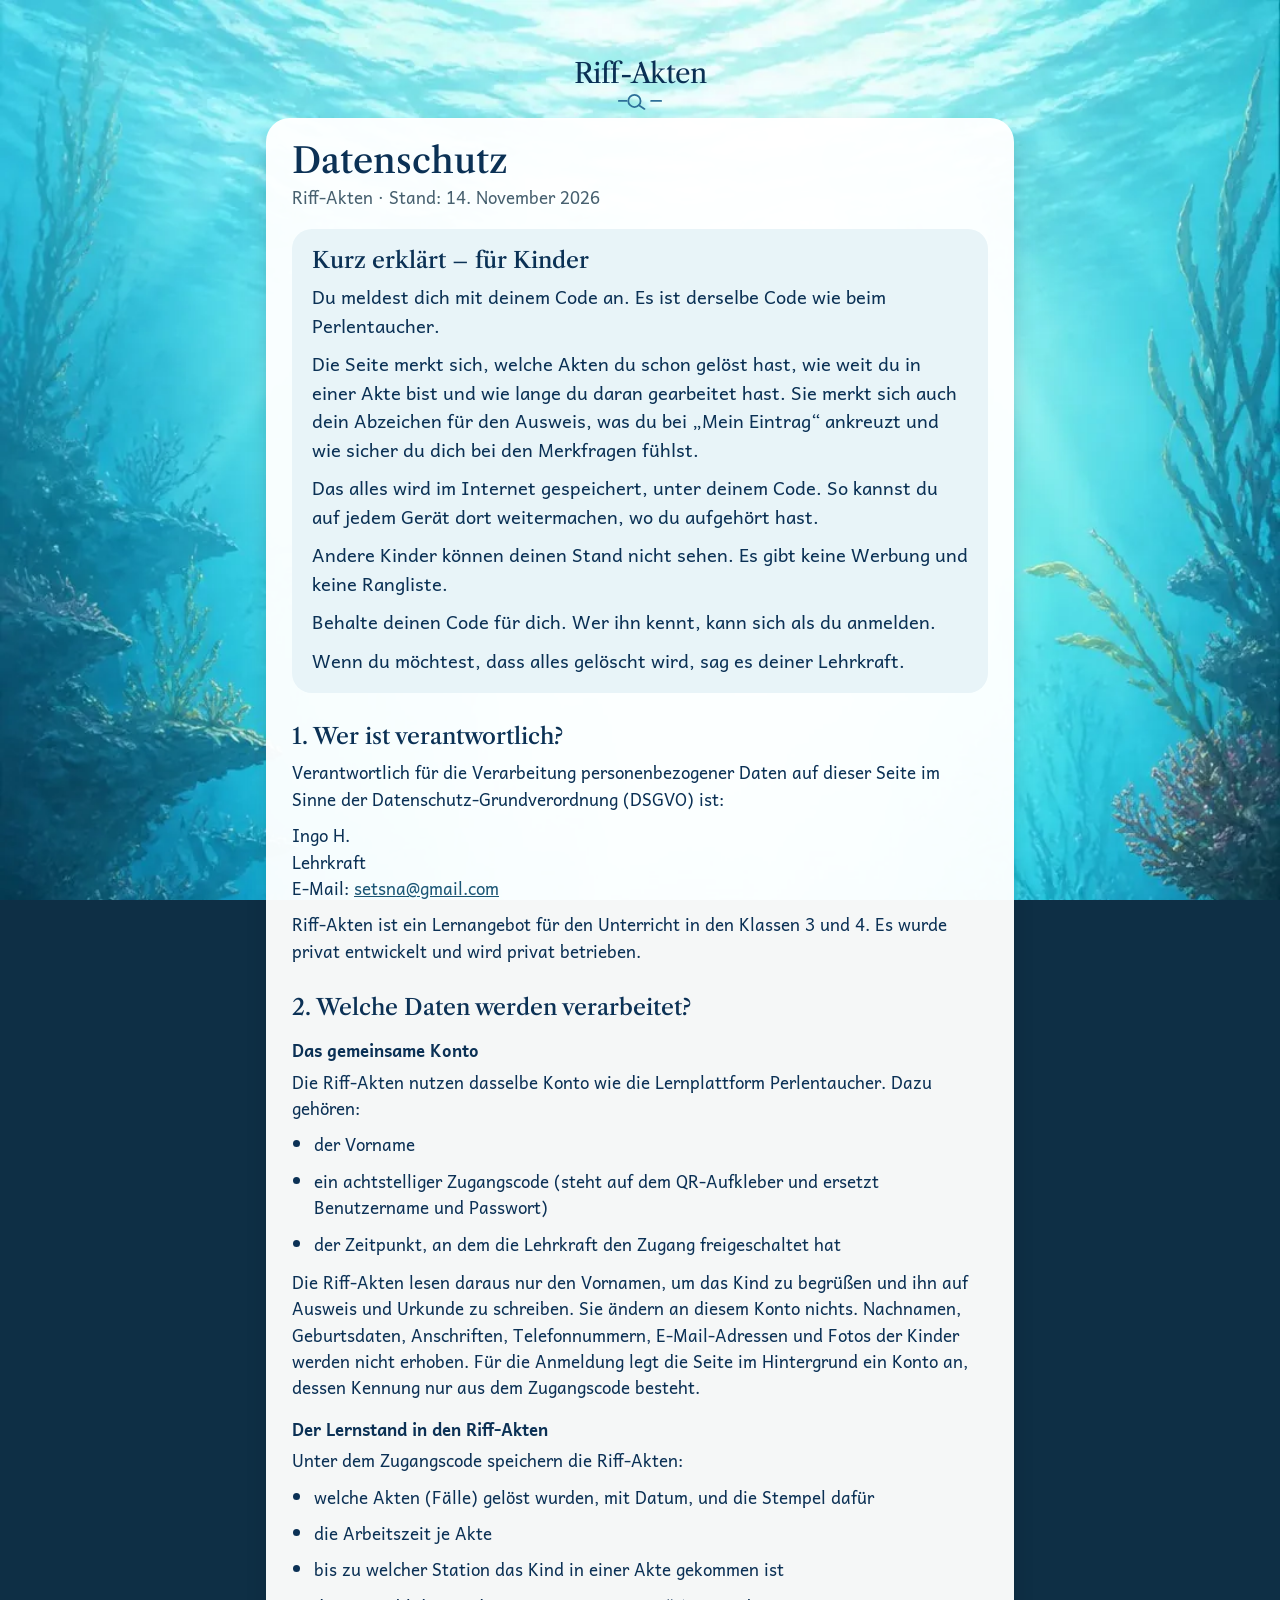
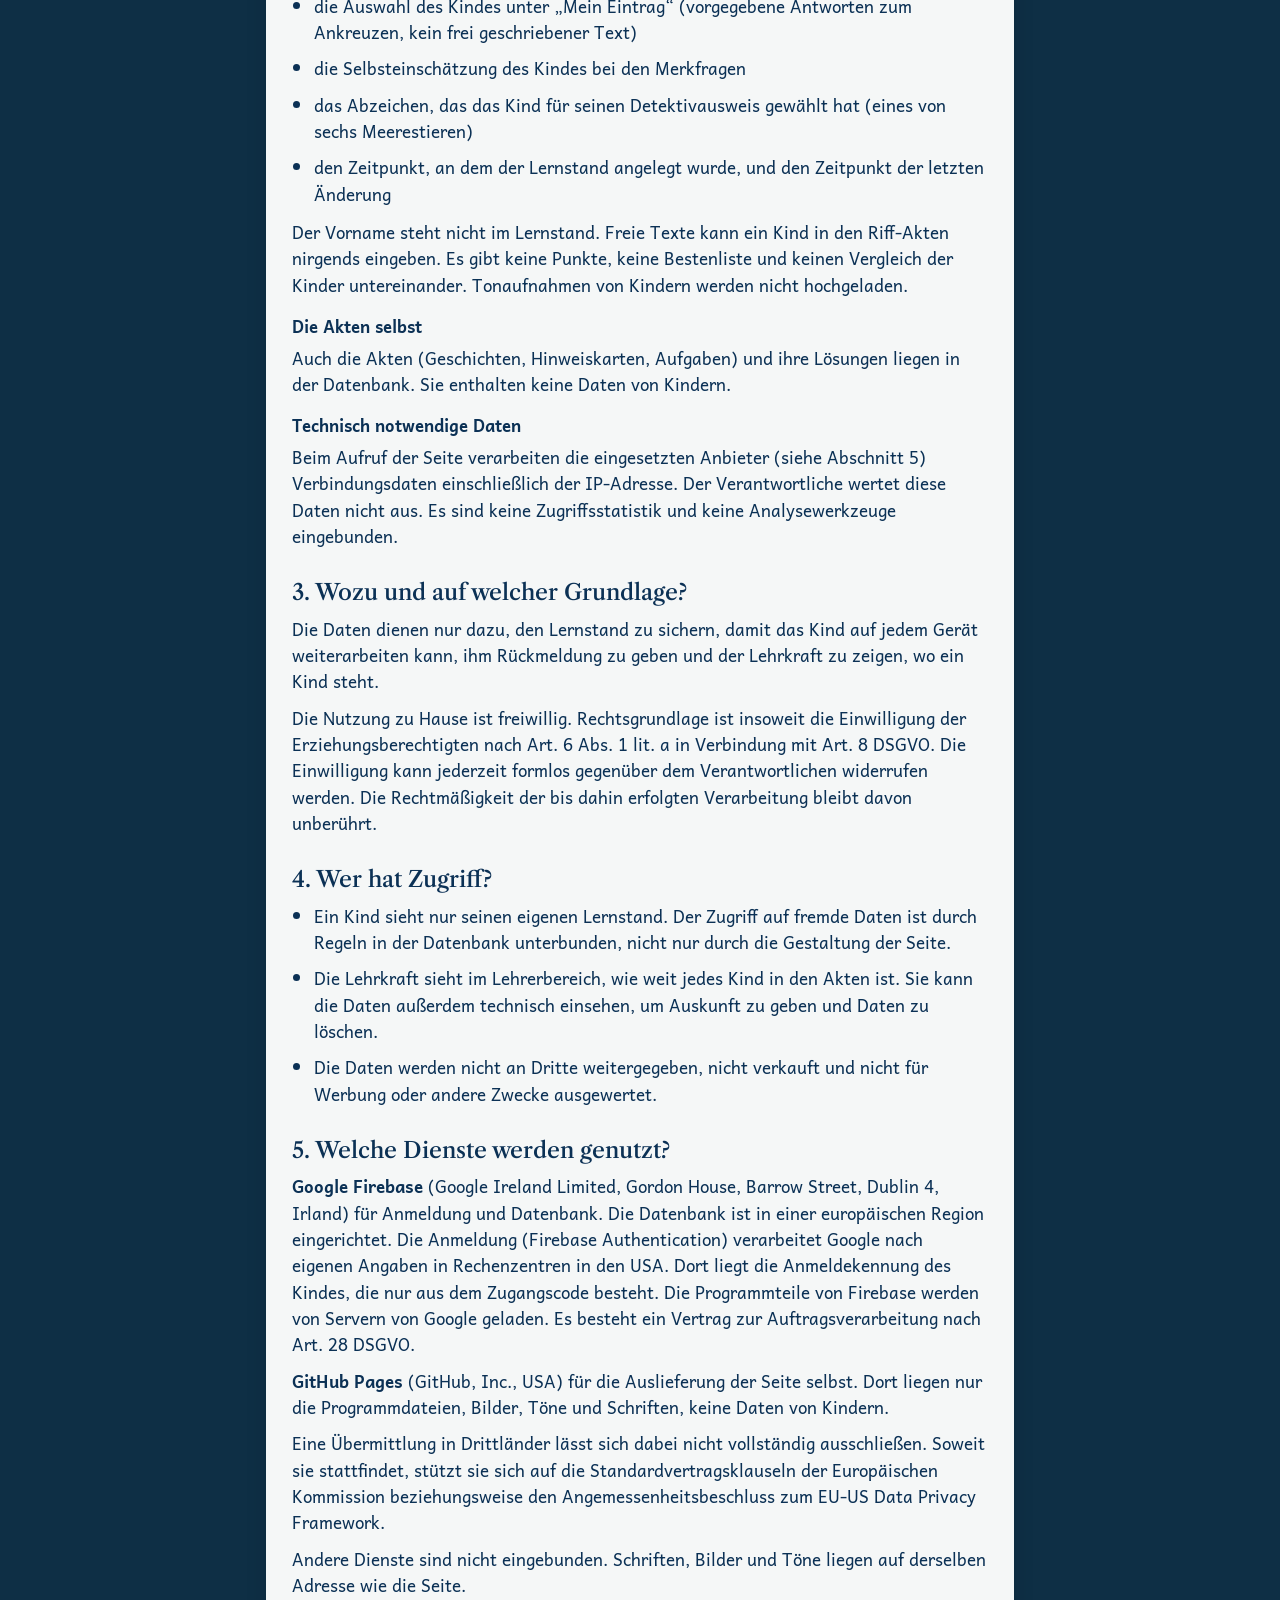
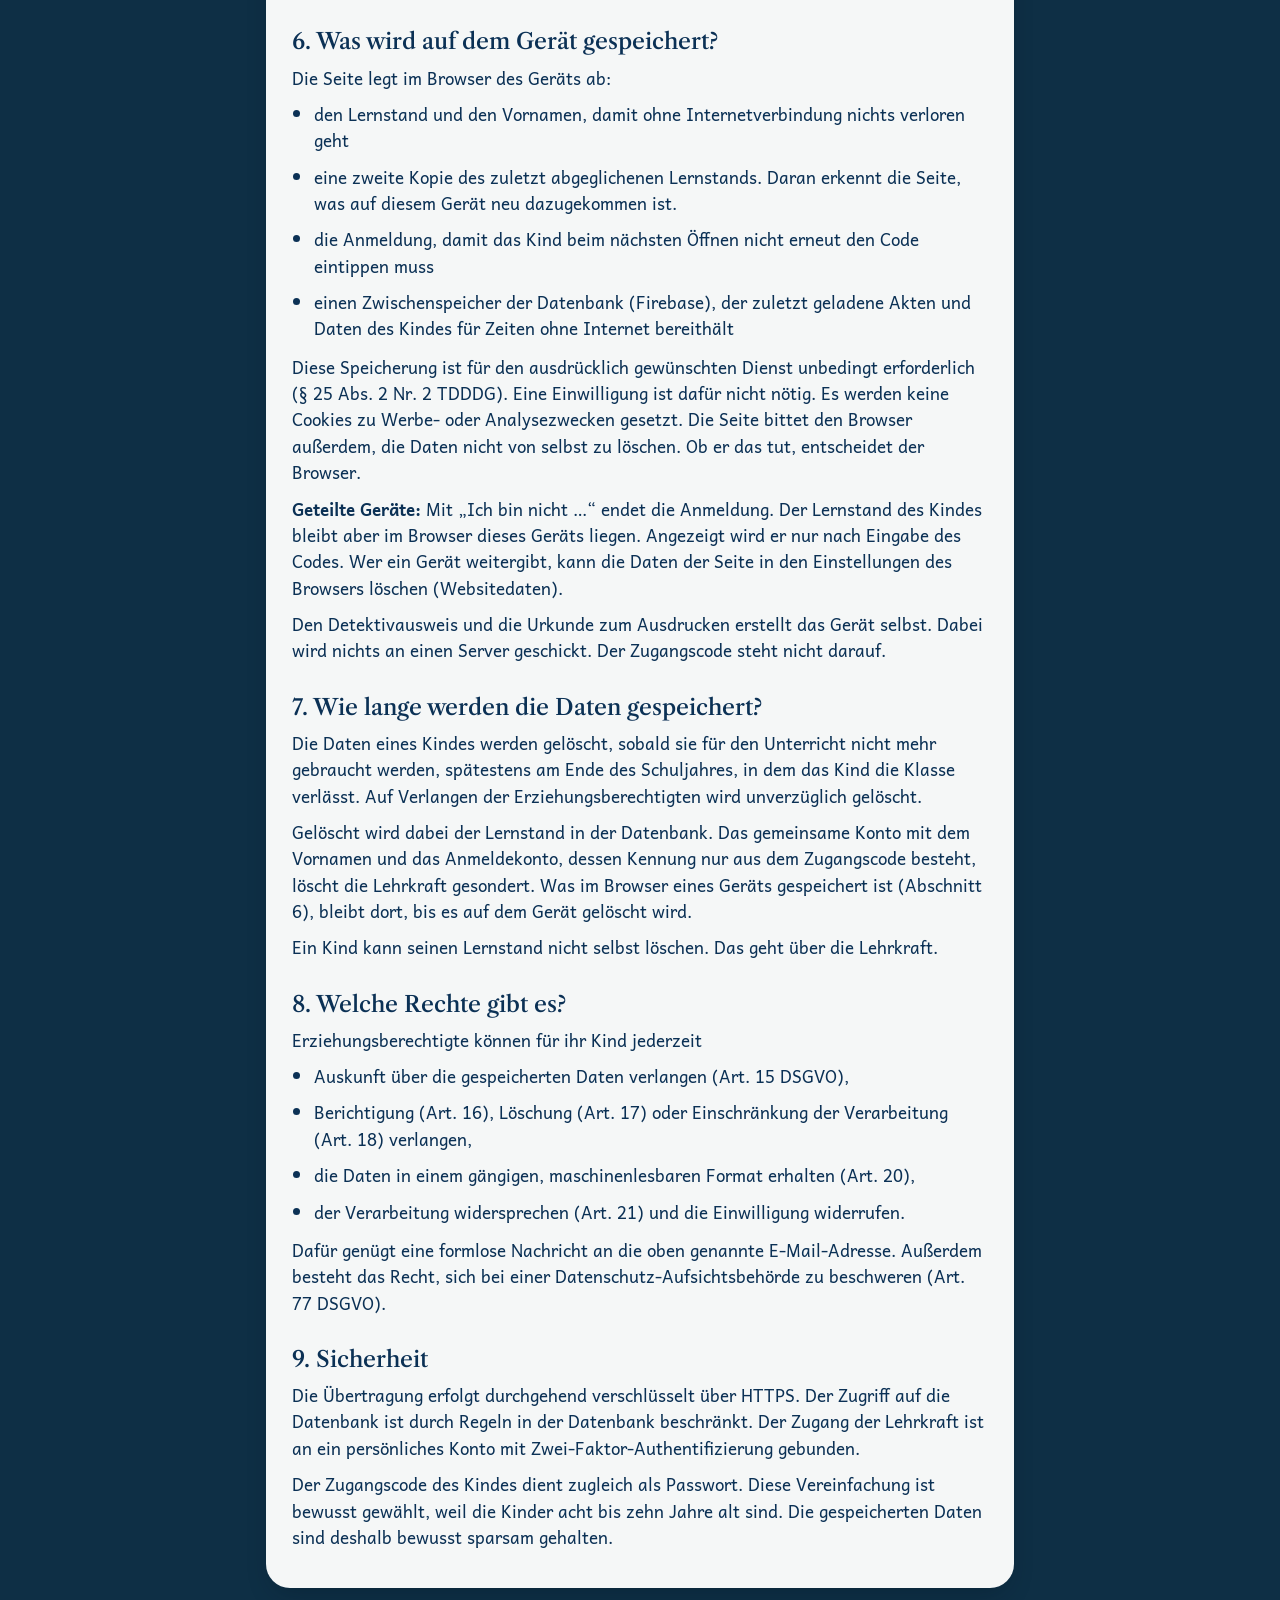
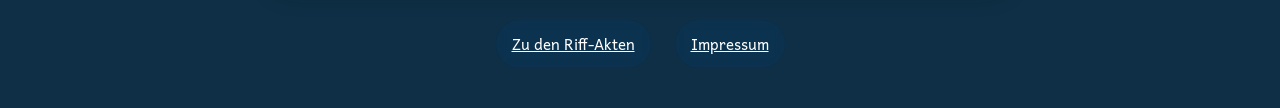
==== datenschutz.html @ f350f4a6 "Zugangscode nur noch hinter dem # aus der Adresse lesen (v=32) Ein Code hinter einem ? ginge mit dem" ====
<!DOCTYPE html>
<html lang="de">
<head>
<meta charset="utf-8">
<meta name="viewport" content="width=device-width, initial-scale=1, viewport-fit=cover">
<!-- Content Security Policy: Der Browser fuehrt nur Skripte aus den
     eigenen Dateien und von Firebase aus und spricht nur mit Firebase.
     Eingeschleuster Code (Inline-Skripte, Ereignis-Attribute, fremde
     Adressen) wird blockiert. Neue fremde Adresse = hier eintragen. -->
<meta http-equiv="Content-Security-Policy" content="default-src 'none'; style-src 'self' 'unsafe-inline'; img-src 'self' data:; font-src 'self'; base-uri 'none'; form-action 'none'; object-src 'none'">
<meta name="robots" content="noindex, nofollow">
<meta name="theme-color" content="#0e2f45">
<title>Datenschutz – Riff-Akten</title>
<link rel="stylesheet" href="css/riff-akten.css?v=32">
<link rel="stylesheet" href="css/recht.css?v=32">
</head>
<body class="rechtsseite">
<div class="grund" aria-hidden="true"></div>
<div id="app">
<header class="kopf">
  <p class="wortmarke">Riff-Akten</p>
  <svg class="lupe" viewBox="0 0 40 16" aria-hidden="true" focusable="false"><circle cx="15" cy="8" r="5.5"></circle><path d="M19 12l5 3.2M1 8h7M30 8h9"></path></svg>
</header>
<main class="recht">
<div class="recht__karte">
<h1>Datenschutz</h1>
<p class="stand">Riff-Akten · Stand: 14. November 2026</p>

<section class="kurz" aria-labelledby="t-kurz">
  <h2 id="t-kurz">Kurz erklärt – für Kinder</h2>
  <p>Du meldest dich mit deinem Code an. Es ist derselbe Code wie beim Perlentaucher.</p>
  <p>Die Seite merkt sich, welche Akten du schon gelöst hast, wie weit du in einer Akte bist und wie lange du daran gearbeitet hast. Sie merkt sich auch dein Abzeichen für den Ausweis, was du bei „Mein Eintrag“ ankreuzt und wie sicher du dich bei den Merkfragen fühlst.</p>
  <p>Das alles wird im Internet gespeichert, unter deinem Code. So kannst du auf jedem Gerät dort weitermachen, wo du aufgehört hast.</p>
  <p>Andere Kinder können deinen Stand nicht sehen. Es gibt keine Werbung und keine Rangliste.</p>
  <p>Behalte deinen Code für dich. Wer ihn kennt, kann sich als du anmelden.</p>
  <p>Wenn du möchtest, dass alles gelöscht wird, sag es deiner Lehrkraft.</p>
</section>

<h2 id="t-1">1. Wer ist verantwortlich?</h2>
<p>Verantwortlich für die Verarbeitung personenbezogener Daten auf dieser Seite im Sinne der Datenschutz-Grundverordnung (DSGVO) ist:</p>
<p>Ingo H.<br>Lehrkraft<br>E-Mail: <a href="mailto:setsna@gmail.com">setsna@gmail.com</a></p>
<p>Riff-Akten ist ein Lernangebot für den Unterricht in den Klassen 3 und 4. Es wurde privat entwickelt und wird privat betrieben.</p>

<h2 id="t-2">2. Welche Daten werden verarbeitet?</h2>
<h3>Das gemeinsame Konto</h3>
<p>Die Riff-Akten nutzen dasselbe Konto wie die Lernplattform Perlentaucher. Dazu gehören:</p>
<ul>
  <li>der Vorname</li>
  <li>ein achtstelliger Zugangscode (steht auf dem QR-Aufkleber und ersetzt Benutzername und Passwort)</li>
  <li>der Zeitpunkt, an dem die Lehrkraft den Zugang freigeschaltet hat</li>
</ul>
<p>Die Riff-Akten lesen daraus nur den Vornamen, um das Kind zu begrüßen und ihn auf Ausweis und Urkunde zu schreiben. Sie ändern an diesem Konto nichts. Nachnamen, Geburtsdaten, Anschriften, Telefonnummern, E-Mail-Adressen und Fotos der Kinder werden nicht erhoben. Für die Anmeldung legt die Seite im Hintergrund ein Konto an, dessen Kennung nur aus dem Zugangscode besteht.</p>
<h3>Der Lernstand in den Riff-Akten</h3>
<p>Unter dem Zugangscode speichern die Riff-Akten:</p>
<ul>
  <li>welche Akten (Fälle) gelöst wurden, mit Datum, und die Stempel dafür</li>
  <li>die Arbeitszeit je Akte</li>
  <li>bis zu welcher Station das Kind in einer Akte gekommen ist</li>
  <li>die Auswahl des Kindes unter „Mein Eintrag“ (vorgegebene Antworten zum Ankreuzen, kein frei geschriebener Text)</li>
  <li>die Selbsteinschätzung des Kindes bei den Merkfragen</li>
  <li>das Abzeichen, das das Kind für seinen Detektivausweis gewählt hat (eines von sechs Meerestieren)</li>
  <li>den Zeitpunkt, an dem der Lernstand angelegt wurde, und den Zeitpunkt der letzten Änderung</li>
</ul>
<p>Der Vorname steht nicht im Lernstand. Freie Texte kann ein Kind in den Riff-Akten nirgends eingeben. Es gibt keine Punkte, keine Bestenliste und keinen Vergleich der Kinder untereinander. Tonaufnahmen von Kindern werden nicht hochgeladen.</p>
<h3>Die Akten selbst</h3>
<p>Auch die Akten (Geschichten, Hinweiskarten, Aufgaben) und ihre Lösungen liegen in der Datenbank. Sie enthalten keine Daten von Kindern.</p>
<h3>Technisch notwendige Daten</h3>
<p>Beim Aufruf der Seite verarbeiten die eingesetzten Anbieter (siehe Abschnitt 5) Verbindungsdaten einschließlich der IP-Adresse. Der Verantwortliche wertet diese Daten nicht aus. Es sind keine Zugriffsstatistik und keine Analysewerkzeuge eingebunden.</p>

<h2 id="t-3">3. Wozu und auf welcher Grundlage?</h2>
<p>Die Daten dienen nur dazu, den Lernstand zu sichern, damit das Kind auf jedem Gerät weiterarbeiten kann, ihm Rückmeldung zu geben und der Lehrkraft zu zeigen, wo ein Kind steht.</p>
<p>Die Nutzung zu Hause ist freiwillig. Rechtsgrundlage ist insoweit die Einwilligung der Erziehungsberechtigten nach Art. 6 Abs. 1 lit. a in Verbindung mit Art. 8 DSGVO. Die Einwilligung kann jederzeit formlos gegenüber dem Verantwortlichen widerrufen werden. Die Rechtmäßigkeit der bis dahin erfolgten Verarbeitung bleibt davon unberührt.</p>

<h2 id="t-4">4. Wer hat Zugriff?</h2>
<ul>
  <li>Ein Kind sieht nur seinen eigenen Lernstand. Der Zugriff auf fremde Daten ist durch Regeln in der Datenbank unterbunden, nicht nur durch die Gestaltung der Seite.</li>
  <li>Die Lehrkraft sieht im Lehrerbereich, wie weit jedes Kind in den Akten ist. Sie kann die Daten außerdem technisch einsehen, um Auskunft zu geben und Daten zu löschen.</li>
  <li>Die Daten werden nicht an Dritte weitergegeben, nicht verkauft und nicht für Werbung oder andere Zwecke ausgewertet.</li>
</ul>

<h2 id="t-5">5. Welche Dienste werden genutzt?</h2>
<p><b>Google Firebase</b> (Google Ireland Limited, Gordon House, Barrow Street, Dublin 4, Irland) für Anmeldung und Datenbank. Die Datenbank ist in einer europäischen Region eingerichtet. Die Anmeldung (Firebase Authentication) verarbeitet Google nach eigenen Angaben in Rechenzentren in den USA. Dort liegt die Anmeldekennung des Kindes, die nur aus dem Zugangscode besteht. Die Programmteile von Firebase werden von Servern von Google geladen. Es besteht ein Vertrag zur Auftragsverarbeitung nach Art. 28 DSGVO.</p>
<p><b>GitHub Pages</b> (GitHub, Inc., USA) für die Auslieferung der Seite selbst. Dort liegen nur die Programmdateien, Bilder, Töne und Schriften, keine Daten von Kindern.</p>
<p>Eine Übermittlung in Drittländer lässt sich dabei nicht vollständig ausschließen. Soweit sie stattfindet, stützt sie sich auf die Standardvertragsklauseln der Europäischen Kommission beziehungsweise den Angemessenheitsbeschluss zum EU-US Data Privacy Framework.</p>
<p>Andere Dienste sind nicht eingebunden. Schriften, Bilder und Töne liegen auf derselben Adresse wie die Seite.</p>

<h2 id="t-6">6. Was wird auf dem Gerät gespeichert?</h2>
<p>Die Seite legt im Browser des Geräts ab:</p>
<ul>
  <li>den Lernstand und den Vornamen, damit ohne Internetverbindung nichts verloren geht</li>
  <li>eine zweite Kopie des zuletzt abgeglichenen Lernstands. Daran erkennt die Seite, was auf diesem Gerät neu dazugekommen ist.</li>
  <li>die Anmeldung, damit das Kind beim nächsten Öffnen nicht erneut den Code eintippen muss</li>
  <li>einen Zwischenspeicher der Datenbank (Firebase), der zuletzt geladene Akten und Daten des Kindes für Zeiten ohne Internet bereithält</li>
</ul>
<p>Diese Speicherung ist für den ausdrücklich gewünschten Dienst unbedingt erforderlich (§ 25 Abs. 2 Nr. 2 TDDDG). Eine Einwilligung ist dafür nicht nötig. Es werden keine Cookies zu Werbe- oder Analysezwecken gesetzt. Die Seite bittet den Browser außerdem, die Daten nicht von selbst zu löschen. Ob er das tut, entscheidet der Browser.</p>
<p><b>Geteilte Geräte:</b> Mit „Ich bin nicht …“ endet die Anmeldung. Der Lernstand des Kindes bleibt aber im Browser dieses Geräts liegen. Angezeigt wird er nur nach Eingabe des Codes. Wer ein Gerät weitergibt, kann die Daten der Seite in den Einstellungen des Browsers löschen (Websitedaten).</p>
<p>Den Detektivausweis und die Urkunde zum Ausdrucken erstellt das Gerät selbst. Dabei wird nichts an einen Server geschickt. Der Zugangscode steht nicht darauf.</p>

<h2 id="t-7">7. Wie lange werden die Daten gespeichert?</h2>
<p>Die Daten eines Kindes werden gelöscht, sobald sie für den Unterricht nicht mehr gebraucht werden, spätestens am Ende des Schuljahres, in dem das Kind die Klasse verlässt. Auf Verlangen der Erziehungsberechtigten wird unverzüglich gelöscht.</p>
<p>Gelöscht wird dabei der Lernstand in der Datenbank. Das gemeinsame Konto mit dem Vornamen und das Anmeldekonto, dessen Kennung nur aus dem Zugangscode besteht, löscht die Lehrkraft gesondert. Was im Browser eines Geräts gespeichert ist (Abschnitt 6), bleibt dort, bis es auf dem Gerät gelöscht wird.</p>
<p>Ein Kind kann seinen Lernstand nicht selbst löschen. Das geht über die Lehrkraft.</p>

<h2 id="t-8">8. Welche Rechte gibt es?</h2>
<p>Erziehungsberechtigte können für ihr Kind jederzeit</p>
<ul>
  <li>Auskunft über die gespeicherten Daten verlangen (Art. 15 DSGVO),</li>
  <li>Berichtigung (Art. 16), Löschung (Art. 17) oder Einschränkung der Verarbeitung (Art. 18) verlangen,</li>
  <li>die Daten in einem gängigen, maschinenlesbaren Format erhalten (Art. 20),</li>
  <li>der Verarbeitung widersprechen (Art. 21) und die Einwilligung widerrufen.</li>
</ul>
<p>Dafür genügt eine formlose Nachricht an die oben genannte E-Mail-Adresse. Außerdem besteht das Recht, sich bei einer Datenschutz-Aufsichtsbehörde zu beschweren (Art. 77 DSGVO).</p>

<h2 id="t-9">9. Sicherheit</h2>
<p>Die Übertragung erfolgt durchgehend verschlüsselt über HTTPS. Der Zugriff auf die Datenbank ist durch Regeln in der Datenbank beschränkt. Der Zugang der Lehrkraft ist an ein persönliches Konto mit Zwei-Faktor-Authentifizierung gebunden.</p>
<p>Der Zugangscode des Kindes dient zugleich als Passwort. Diese Vereinfachung ist bewusst gewählt, weil die Kinder acht bis zehn Jahre alt sind. Die gespeicherten Daten sind deshalb bewusst sparsam gehalten.</p>
</div>
</main>
<footer class="fuss">
  <a href="index.html">Zu den Riff-Akten</a>
  <a href="impressum.html">Impressum</a>
</footer>
</div>
</body>
</html>
---- css/riff-akten.css ----
/* ==========================================================
   Riff-Akten – Aussehen

   Schwesterseite der Lernlagune (Lernlagune/DESIGN.md, „Bullaugen
   in der Lagune“). Übernommen: Maßstab --s, Glasrezept, Navy und
   Weiß, Libre Caslon nur für Namen und die eine Frage, Andika für
   alles, was Kinder lesen, Lichtschacht und Randblasen.
   Eigen: gemalter Riffgrund mit Detektiv-Schreibtisch, Lupe statt
   Welle unter der Wortmarke, Klaro.

   Maße: Entwurfs-px (iPad hoch = 1088 breit) mal --s.
   Untergrenzen in px nur für Touchziele (48) und Schrift (15–17).
   ========================================================== */

@font-face { font-family: 'Libre Caslon Text'; font-style: normal; font-weight: 400 700; font-display: swap;
  src: url(../schriften/libre-caslon-text.woff2) format('woff2'); }
@font-face { font-family: 'Andika'; font-style: normal; font-weight: 400; font-display: swap;
  src: url(../schriften/andika-latin-400-normal.woff2) format('woff2'); }
@font-face { font-family: 'Andika'; font-style: normal; font-weight: 700; font-display: swap;
  src: url(../schriften/andika-latin-700-normal.woff2) format('woff2'); }

:root {
  --breite: 100vw;
  --s: calc(min(var(--breite), 1088px) / 1088);
  /* Akten-Fenster und "Mein Detektivbuch" gleich breit */
  --fenster-breite: max(280px, calc(380 * var(--s)));

  --tiefe: #0e2f45;
  --navy: #0b3155;
  --navy-weich: #133c5a;
  --weiss: #ffffff;
  --glas-kante: rgba(255, 255, 255, 0.5);
  --glas-glanz: rgba(255, 255, 255, 0.62);
  --glas-oben: rgba(214, 242, 252, 0.13);
  --glas-unten: rgba(40, 110, 150, 0.06);
  --glas-schatten: rgba(3, 20, 35, 0.38);
  --nebel: rgba(10, 52, 84, 0.7);
  --fehler: #9d1f17;
  --fehler-hell: #fde9e6;
  --sand: #fff4d6;
  --sand-rand: #c99a1e;

  --serif: 'Libre Caslon Text', Georgia, 'Times New Roman', serif;
  --sans: 'Andika', 'Trebuchet MS', system-ui, sans-serif;
  --ease: cubic-bezier(0.16, 1, 0.3, 1);
  color-scheme: dark;
}

/* Querformat (iPad quer, Laptop, Tafel): Maßstab nach der Höhe */
@media (orientation: landscape) and (min-width: 820px) {
  :root { --s: min(calc(100svh / 1010), calc(var(--breite) / 1360)); }
}
/* Handy hoch */
@media (max-width: 640px) and (orientation: portrait) {
  :root { --s: calc(var(--breite) / 600); }
}
/* Handy quer */
@media (orientation: landscape) and (max-height: 520px) and (max-width: 1000px) {
  :root { --s: min(calc(var(--breite) / 1200), calc(100svh / 640)); }
}

*, ::before, ::after { box-sizing: border-box; }
/* Randblasen und atmendes Licht dürfen keinen waagrechten Scrollbalken erzeugen */
html { -webkit-text-size-adjust: 100%; text-size-adjust: 100%; overflow-x: hidden; overflow-x: clip; }
body {
  margin: 0;
  min-height: 100svh;
  background: var(--tiefe);
  color: var(--weiss);
  font-family: var(--sans);
  font-size: max(17px, calc(27 * var(--s)));
  line-height: 1.35;
  -webkit-font-smoothing: antialiased;
  -webkit-tap-highlight-color: transparent;
}
p { margin: 0; }
:focus-visible { outline: 3px solid var(--weiss); outline-offset: 4px; }
.unsichtbar {
  position: absolute; width: 1px; height: 1px; overflow: hidden;
  clip: rect(0 0 0 0); white-space: nowrap;
}
.klein { font-size: max(15px, calc(21 * var(--s))); }

/* ---------- Grund, Licht, Blasen (fest im Fenster) ---------- */
.grund {
  position: fixed; inset: 0; z-index: -3;
  /* Ersatz, solange das Bild lädt: oben hell, damit Navy sofort lesbar ist */
  background: url(../bilder/riffgrund.webp?v=26) 50% 0 / cover no-repeat,
              linear-gradient(180deg, #e6f2ef 0%, #a9d4e1 30%, #3f86a8 62%, #12425f 100%);
}
.licht {
  position: fixed; z-index: -2; pointer-events: none;
  top: 0; left: 50%;
  width: calc(760 * var(--s)); height: calc(470 * var(--s));
  transform: translateX(-50%);
  background: radial-gradient(38% 60% at 50% 0%, rgba(255, 252, 235, 0.42), rgba(220, 244, 250, 0.16) 55%, transparent 78%);
  opacity: 0.55;
  animation: licht-atmen 11s ease-in-out infinite alternate;
}
@keyframes licht-atmen { to { opacity: 1; transform: translateX(-50%) scaleX(1.08); } }

.blasen { position: fixed; inset: 0; z-index: -2; pointer-events: none; }
.blasen span {
  position: absolute; bottom: 0;
  width: calc(14 * var(--s)); aspect-ratio: 1;
  border-radius: 50%;
  border: 1px solid rgba(235, 250, 255, 0.55);
  background: radial-gradient(circle at 32% 30%, rgba(255, 255, 255, 0.7) 0 14%, rgba(200, 238, 250, 0.08) 40%, transparent 70%);
  opacity: 0;
  animation: blase-steigt 18s linear infinite;
}
.blasen span:nth-child(1) { left: 0.8%; animation-duration: 17s; animation-delay: -2s; }
.blasen span:nth-child(2) { left: 2.2%; width: calc(9 * var(--s)); animation-duration: 22s; animation-delay: -11s; }
.blasen span:nth-child(3) { left: 3.4%; width: calc(6 * var(--s)); animation-duration: 15s; animation-delay: -7s; }
.blasen span:nth-child(4) { right: 0.8%; width: calc(11 * var(--s)); animation-duration: 20s; animation-delay: -4s; }
.blasen span:nth-child(5) { right: 2.4%; width: calc(7 * var(--s)); animation-duration: 16s; animation-delay: -13s; }
.blasen span:nth-child(6) { right: 3.4%; width: calc(9 * var(--s)); animation-duration: 24s; animation-delay: -18s; }
@keyframes blase-steigt {
  0% { transform: translate3d(0, 0, 0); opacity: 0; }
  10% { opacity: 0.9; }
  50% { transform: translate3d(calc(10 * var(--s)), -50vh, 0); }
  85% { opacity: 0.7; }
  100% { transform: translate3d(calc(-6 * var(--s)), -100vh, 0); opacity: 0; }
}
body.ruht .licht, body.ruht .blasen span { animation-play-state: paused; }

/* ---------- Seitenaufbau ---------- */
/* Die Lichthöfe hinter den Überschriften ragen seitlich über den Rand;
   abschneiden statt waagrecht scrollen */
#app { min-height: 100svh; display: flex; flex-direction: column; overflow-x: hidden; overflow-x: clip; }

.kopf {
  position: relative;
  display: flex; flex-direction: column; align-items: center;
  /* Höhe des Kopfbereichs als Variable: Zurück- und Abmelde-Knopf sitzen immer
     12 px unter dem oberen Rand, egal wie hoch der Kopf ist (Paket B/D) */
  --kopf-oben: calc(110 * var(--s));
  padding-top: var(--kopf-oben);
}
.wortmarke {
  font-family: var(--serif); font-size: calc(31 * var(--s)); line-height: 1.2;
  letter-spacing: -0.02em; color: var(--navy);
}
.lupe {
  width: min(62px, calc(80 * var(--s))); height: calc(20 * var(--s)); margin-top: calc(2 * var(--s));
  fill: none; stroke: #2d6f98; stroke-width: 1.6; stroke-linecap: round;
}

.inhalt {
  flex: 1;
  display: flex; flex-direction: column; align-items: center; text-align: center;
  padding: 0 calc(24 * var(--s)) calc(60 * var(--s));
}
.frage {
  position: relative; isolation: isolate;
  margin: calc(18 * var(--s)) 0 0;
  font-family: var(--serif); font-weight: 500;
  font-size: calc(89 * var(--s)); line-height: 1.02; letter-spacing: -0.02em;
  color: var(--navy); text-wrap: balance;
}
/* Lichthof: Navy steht nie direkt auf dunklem Wasser */
.frage::before {
  content: ''; position: absolute; inset: -30% -20%; z-index: -1; pointer-events: none;
  background: radial-gradient(closest-side, rgba(228, 243, 245, 0.88), rgba(228, 243, 245, 0.5) 60%, transparent);
}
.frage:focus { outline: none; }
.frage:focus-visible { outline: 3px solid var(--navy); outline-offset: 6px; }
.hinweis {
  position: relative; isolation: isolate;
  margin-top: calc(26 * var(--s));
  font-size: max(17px, calc(27 * var(--s))); line-height: 1.3; letter-spacing: -0.01em;
  color: var(--navy-weich);
}
.hinweis::before {
  content: ''; position: absolute; inset: -40% -10%; z-index: -1; pointer-events: none;
  background: radial-gradient(closest-side, rgba(228, 243, 245, 0.75), transparent);
}

/* ---------- Glasfenster ---------- */
.fenster {
  position: relative; isolation: isolate; overflow: hidden;
  color: var(--weiss);
  border-radius: calc(108 * var(--s));
  border: 2px solid var(--glas-kante);
  background: linear-gradient(180deg, var(--glas-oben), var(--glas-unten) 55%, rgba(8, 42, 70, 0.42));
  box-shadow:
    inset 0 2px 0 var(--glas-glanz),
    inset 0 0 0 2px rgba(255, 255, 255, 0.16),
    inset 0 0 calc(22 * var(--s)) rgba(200, 240, 255, 0.38),
    0 26px 50px -10px var(--glas-schatten);
  -webkit-backdrop-filter: blur(6px) saturate(140%);
  backdrop-filter: blur(6px) saturate(140%);
}

/* Eingang: Anmeldung und Offline. Hier steht weiße Schrift auf dem
   Glas, deshalb dunkler getönt als ein Stationsfenster. */
.fenster--eingang {
  width: min(100%, max(320px, calc(560 * var(--s))));
  margin-top: calc(40 * var(--s));
  padding: calc(20 * var(--s)) calc(56 * var(--s)) calc(56 * var(--s));
  border-radius: calc(80 * var(--s));
  /* Mindestens 0.62 Deckkraft: Weiß bleibt so auch über dem hellsten
     Lichtschacht bei 4.5:1 (nachgerechnet) */
  background: linear-gradient(180deg, rgba(10, 52, 84, 0.62), rgba(10, 52, 84, 0.74));
  display: flex; flex-direction: column; align-items: center;
}

/* ---------- Klaro ---------- */
.klaro { display: block; height: auto; filter: drop-shadow(0 calc(14 * var(--s)) calc(16 * var(--s)) rgba(3, 20, 35, 0.35)); }
.klaro--fenster { width: calc(260 * var(--s)); min-width: 150px; }
.klaro--start { width: calc(330 * var(--s)); min-width: 170px; margin-top: calc(34 * var(--s)); }

/* ---------- Anmeldung ---------- */
.anmeldung {
  width: 100%;
  display: flex; flex-direction: column; align-items: stretch; text-align: left;
  margin-top: calc(10 * var(--s));
}
.anmeldung label {
  font-weight: 700; font-size: max(17px, calc(25 * var(--s)));
  text-shadow: 0 1px 3px rgba(4, 30, 50, 0.55);
}
.anmeldung input {
  margin-top: calc(8 * var(--s));
  min-height: max(56px, calc(80 * var(--s)));
  padding: 0 .5em;
  font-family: var(--sans); font-size: max(22px, calc(38 * var(--s)));
  letter-spacing: .18em; text-transform: uppercase; text-align: center;
  color: var(--navy); background: rgba(255, 255, 255, 0.94);
  border: 2px solid var(--glas-kante); border-radius: calc(28 * var(--s));
  box-shadow: inset 0 2px 6px rgba(3, 20, 35, 0.18);
}
.anmeldung input:focus-visible { outline-offset: 3px; }
#code-hilfe {
  margin: calc(10 * var(--s)) 0 calc(18 * var(--s));
  text-align: center; color: rgba(255, 255, 255, 0.94);
  text-shadow: 0 1px 3px rgba(4, 30, 50, 0.55);
}
.meldung.fehler {
  margin-bottom: calc(18 * var(--s));
  padding: .5em .8em;
  border-radius: calc(20 * var(--s));
  background: var(--fehler-hell); color: var(--fehler);
  font-weight: 700; text-align: left;
}

/* ---------- Knopf: weiß mit Navy (wie der Pfeil-Knopf der Lernlagune) ---------- */
.knopf {
  display: inline-flex; align-items: center; justify-content: center; gap: .5em;
  min-height: max(56px, calc(84 * var(--s)));
  padding: 0 1.4em;
  border: 0; border-radius: 999px;
  background: var(--weiss); color: var(--navy);
  font-family: var(--sans); font-size: max(18px, calc(28 * var(--s))); font-weight: 700;
  cursor: pointer;
  box-shadow: 0 0 calc(22 * var(--s)) rgba(255, 255, 255, 0.5), 0 10px 22px -6px rgba(3, 20, 35, 0.5);
  transition: transform 220ms var(--ease);
}
.knopf__pfeil {
  width: 1.1em; height: 1.1em;
  fill: none; stroke: var(--navy); stroke-width: 2; stroke-linecap: round; stroke-linejoin: round;
  transition: transform 160ms var(--ease);
}
.knopf:active { transform: scale(0.96); }
.knopf:active .knopf__pfeil { transform: translateX(12%); }
.knopf:disabled { opacity: .7; cursor: default; transform: none; }
.fenster--eingang .knopf { margin-top: calc(8 * var(--s)); }

/* ---------- Startseite: wer ist angemeldet ---------- */
.wer {
  align-self: stretch;
  display: flex; flex-wrap: wrap; gap: 8px 14px; align-items: center; justify-content: flex-end;
  margin: 0 calc(24 * var(--s)) calc(30 * var(--s));
  margin-top: calc(12px - var(--kopf-oben));
  font-size: max(15px, calc(21 * var(--s)));
  color: var(--navy);
}
.wer__name { text-shadow: 0 0 8px rgba(228, 243, 245, 0.9); }
.wer__knopf {
  /* Paket D: leiser Textlink statt auffälliger weißer Knopf (Kinder tippen sonst aus Neugier) */
  min-height: 48px; padding: 0 .6em;
  font: inherit; font-size: .9em; font-weight: 400; color: var(--navy);
  background: transparent; border: 0; border-radius: 999px;
  text-decoration: underline; text-underline-offset: .2em;
  text-shadow: 0 0 8px rgba(228, 243, 245, 0.9);
  cursor: pointer;
}
.wer__knopf:focus-visible { outline: 3px solid var(--navy); outline-offset: 2px; }
.wer__knopf:active { transform: scale(0.97); }

/* ---------- Akten ---------- */
.akten {
  width: 100%;
  display: grid; justify-items: center;
  grid-template-areas: "klaro" "titel" "liste" "buch";
}
.akten > .klaro--start { grid-area: klaro; }
.akten > .akten__titel { grid-area: titel; margin-top: calc(36 * var(--s)); }
.akten > .akten__liste { grid-area: liste; }
.akten > .fenster--buch { grid-area: buch; }
.akten__titel {
  position: relative; isolation: isolate; display: inline-block;
  margin: 0;
  font-family: var(--serif); font-weight: 400; font-size: calc(50 * var(--s)); line-height: 1.05;
  color: var(--navy);
}
/* Navy nur im Licht: heller Hof hinter der Überschrift */
.akten__titel::before {
  content: ''; position: absolute; inset: -45% -25%; z-index: -1; pointer-events: none;
  background: radial-gradient(closest-side, rgba(228, 243, 245, 0.9), rgba(228, 243, 245, 0.55) 60%, transparent);
}
.akten__liste {
  list-style: none; margin: calc(30 * var(--s)) 0 0; padding: 0;
  display: flex; flex-wrap: wrap; justify-content: center; gap: calc(60 * var(--s)) calc(90 * var(--s));
}
/* Platzhalter wie „Neue Station – taucht bald auf“ */
.fenster--bald {
  width: var(--fenster-breite); aspect-ratio: 10 / 9;
  border-radius: calc(80 * var(--s));
  display: flex; flex-direction: column; align-items: center; justify-content: center; gap: calc(14 * var(--s));
  background: var(--nebel);
  -webkit-backdrop-filter: blur(5px); backdrop-filter: blur(5px);
}
.fenster__schloss {
  width: calc(40 * var(--s)); min-width: 28px; height: auto;
  fill: none; stroke: var(--weiss); stroke-width: 1.6; stroke-linecap: round; stroke-linejoin: round;
}
.fenster__text { font-size: max(15px, calc(20 * var(--s))); line-height: 1.25; }

/* ---------- Startseite: Fenster zum Detektivbuch ---------- */
.fenster--buch {
  display: flex; align-items: center; justify-content: center; gap: .6em;
  width: var(--fenster-breite); min-height: max(64px, calc(96 * var(--s)));
  margin: calc(48 * var(--s)) auto 0;
  border-radius: 999px;
  background: var(--nebel);
  -webkit-backdrop-filter: blur(5px); backdrop-filter: blur(5px);
  text-decoration: none; font-weight: 700;
}
.fenster--buch .fenster__text { font-size: max(18px, calc(27 * var(--s))); }
.fenster__buch {
  width: max(28px, calc(40 * var(--s))); height: auto;
  fill: none; stroke: var(--weiss); stroke-width: 1.6; stroke-linecap: round; stroke-linejoin: round;
}
.fenster--buch:active { transform: scale(0.97); }

/* ---------- Detektivbuch ---------- */
.zurueck {
  align-self: flex-start;
  display: inline-flex; align-items: center; gap: .4em;
  min-height: 48px; padding: 0 1em;
  margin: calc(12px - var(--kopf-oben)) calc(24 * var(--s)) calc(30 * var(--s));
  font-size: max(15px, calc(21 * var(--s))); font-weight: 700;
  color: var(--navy); text-decoration: none;
  background: rgba(255, 255, 255, 0.72);
  border: 2px solid var(--glas-kante); border-radius: 999px;
}
.zurueck svg { width: 1.2em; height: 1.2em; fill: none; stroke: currentColor; stroke-width: 2.2; stroke-linecap: round; stroke-linejoin: round; }

.buch__teil {
  width: min(100%, max(320px, calc(820 * var(--s))));
  margin-top: calc(56 * var(--s));
  display: flex; flex-direction: column; align-items: center;
}
.buch__titel {
  position: relative; isolation: isolate;
  margin: 0 0 calc(26 * var(--s));
  font-family: var(--serif); font-weight: 400; font-size: max(26px, calc(50 * var(--s))); line-height: 1.05;
  color: var(--navy);
}
.buch__titel::before {
  content: ''; position: absolute; inset: -45% -25%; z-index: -1; pointer-events: none;
  background: radial-gradient(closest-side, rgba(228, 243, 245, 0.9), rgba(228, 243, 245, 0.55) 60%, transparent);
}
/* Text auf dunklem Glas: Weiß bei mindestens 0.62 Deckkraft (wie Eingang) */
.buch__leer {
  padding: .7em 1.2em; border-radius: calc(28 * var(--s));
  background: linear-gradient(180deg, rgba(10, 52, 84, 0.66), rgba(10, 52, 84, 0.74));
}
.buch__knoepfe { display: flex; flex-wrap: wrap; justify-content: center; gap: 14px 20px; margin-top: calc(30 * var(--s)); }
.buch__pdf { margin-top: calc(20 * var(--s)); }
.knopf--leise { background: rgba(255, 255, 255, 0.8); box-shadow: 0 10px 22px -6px rgba(3, 20, 35, 0.4); }
a.knopf { text-decoration: none; }

/* Ausweis: helles Papier, Navy-Schrift (Kontrast > 10:1) */
.ausweis {
  width: min(100%, max(310px, calc(680 * var(--s))));
  aspect-ratio: 85.6 / 54;
  display: flex; flex-direction: column;
  color: var(--navy); text-align: left;
  border: 3px solid var(--navy); border-radius: calc(36 * var(--s));
  background: linear-gradient(180deg, #e4f3f5, #fbf7ec);
  box-shadow: 0 26px 50px -10px var(--glas-schatten);
  overflow: hidden;
}
.ausweis__kopf {
  padding: .45em 1.1em;
  background: var(--navy); color: var(--weiss);
  font-weight: 700; letter-spacing: .12em; text-transform: uppercase;
  font-size: max(14px, calc(22 * var(--s)));
}
.ausweis__mitte { flex: 1; display: flex; align-items: center; gap: calc(36 * var(--s)); padding: 0 calc(40 * var(--s)); }
.ausweis__abzeichen {
  flex: none;
  width: max(96px, calc(190 * var(--s))); height: auto; aspect-ratio: 1;
  border-radius: 50%; border: 3px solid var(--navy); background: var(--weiss);
}
.ausweis__abzeichen--leer {
  display: flex; align-items: center; justify-content: center;
  font-family: var(--serif); font-size: max(40px, calc(90 * var(--s))); color: #2d6f98;
}
.ausweis__daten { min-width: 0; }
.ausweis__name {
  font-family: var(--serif); font-size: max(28px, calc(64 * var(--s))); line-height: 1.05;
  overflow-wrap: anywhere;
}
.ausweis__rolle { margin-top: .3em; font-size: max(15px, calc(22 * var(--s))); }
.ausweis__seit { margin-top: .6em; font-size: max(15px, calc(22 * var(--s))); color: #23557a; }
.ausweis__seit b { color: var(--navy); }
.ausweis__tipp { padding: 0 1.4em .8em; font-size: max(14px, calc(20 * var(--s))); color: #23557a; }

/* Stempel */
.stempel {
  list-style: none; margin: calc(26 * var(--s)) 0 0; padding: 0;
  display: flex; flex-wrap: wrap; justify-content: center; gap: calc(30 * var(--s));
}
.stempel__feld {
  width: max(130px, calc(190 * var(--s)));
  display: flex; flex-direction: column; align-items: center; gap: 8px;
  padding: calc(18 * var(--s)); border-radius: calc(30 * var(--s));
  background: rgba(251, 247, 236, 0.92); color: var(--navy);
}
.stempel__feld--leer {
  aspect-ratio: 1; background: transparent;
  border: 3px dashed rgba(255, 255, 255, 0.7);
}
.stempel__marke { width: 100%; height: auto; }
.stempel__ring { fill: none; stroke: #2d6f98; stroke-width: 5; }
.stempel__ring--innen { stroke-width: 2; }
.stempel__wort { font-family: var(--sans); font-weight: 700; font-size: 20px; letter-spacing: 2px; fill: #2d6f98; text-anchor: middle; }
.stempel__tag { font-family: var(--sans); font-size: 14px; fill: #2d6f98; text-anchor: middle; }
.stempel__titel { font-weight: 700; font-size: max(14px, calc(20 * var(--s))); line-height: 1.2; text-align: center; }

/* Lernzeit */
.lernzeit__gesamt, .lernzeit__liste {
  background: rgba(251, 247, 236, 0.92); color: var(--navy);
  border-radius: calc(28 * var(--s));
}
.lernzeit__gesamt { padding: .7em 1.2em; }
.lernzeit__liste {
  list-style: none; margin: 14px 0 0; padding: .4em 1.2em;
  box-sizing: border-box; width: 100%;
}
.lernzeit__liste li { display: flex; justify-content: space-between; align-items: baseline; gap: 1em; padding: .4em 0; text-align: left; }
.lernzeit__liste li > span:first-child { flex: 1 1 auto; min-width: 0; }
.lernzeit__liste li > span:last-child { flex: 0 0 auto; white-space: nowrap; text-align: right; }
.lernzeit__liste li + li { border-top: 1px solid rgba(11, 49, 85, 0.2); }

/* Dialog: Abzeichen wählen */
.wahl {
  width: min(92vw, 720px); max-height: 92svh;
  padding: 24px 24px 28px;
  border: 3px solid var(--navy); border-radius: 32px;
  background: #fbf7ec; color: var(--navy);
  text-align: center;
}
.wahl::backdrop { background: rgba(3, 20, 35, 0.6); }
.wahl__titel { margin: 0; font-family: var(--serif); font-weight: 400; font-size: 30px; }
.wahl__text { margin-top: 8px; }
.wahl__liste {
  list-style: none; margin: 20px 0; padding: 0;
  display: grid; grid-template-columns: repeat(3, 1fr); gap: 14px;
}
.wahl__knopf {
  width: 100%; display: flex; flex-direction: column; align-items: center; gap: 6px;
  padding: 10px 6px; min-height: 48px;
  font: inherit; font-weight: 700; color: var(--navy);
  background: var(--weiss); border: 3px solid transparent; border-radius: 22px;
  cursor: pointer;
}
.wahl__knopf img { width: min(110px, 22vw); height: auto; border-radius: 50%; }
.wahl__knopf[aria-pressed="true"] { border-color: var(--navy); background: #e4f3f5; }
.wahl__knopf:focus-visible, .wahl .knopf:focus-visible { outline-color: var(--navy); }
.wahl .knopf--leise { background: var(--weiss); border: 2px solid var(--navy); }
@media (max-width: 480px) { .wahl__liste { grid-template-columns: repeat(2, 1fr); } }

@media (max-width: 640px) and (orientation: portrait) {
  .zurueck { margin-top: calc(20 * var(--s)); order: 3; align-self: center; }
}

/* ---------- Startseite: Akten als Glasfenster ---------- */
.akten__liste > li { list-style: none; }
/* Wie eine Karteikarte: Bild oben über die ganze Breite, Text darunter.
   Gleiche Größe wie das Fenster „taucht bald auf“. */
.fenster--akte {
  width: var(--fenster-breite); aspect-ratio: 10 / 9;
  border-radius: calc(80 * var(--s));
  display: flex; flex-direction: column;
  background: linear-gradient(180deg, rgba(10, 52, 84, 0.62), rgba(10, 52, 84, 0.74));
  color: var(--weiss); text-decoration: none; text-align: center;
}
.fenster--akte:active { transform: scale(0.97); }
.fenster__bild, .fenster__ohnebild {
  flex: none; display: block; width: 100%; height: 50%;
  object-fit: cover; object-position: 50% 60%;
  border-bottom: 2px solid var(--glas-kante);
}
.fenster__ohnebild { display: flex; align-items: center; justify-content: center; }
.fenster__lupe {
  width: calc(64 * var(--s)); min-width: 40px; height: auto;
  fill: none; stroke: var(--weiss); stroke-width: 1.6; stroke-linecap: round;
}
.fenster__unten {
  flex: 1; min-height: 0;
  display: flex; flex-direction: column; align-items: center; justify-content: center; gap: .3em;
  padding: .4em 1em .8em;
}
.fenster__nr { font-size: max(14px, calc(19 * var(--s))); letter-spacing: .08em; text-transform: uppercase; }
.fenster__titel {
  font-family: var(--serif); font-size: max(21px, calc(30 * var(--s))); line-height: 1.1;
  hyphens: auto; -webkit-hyphens: auto; text-wrap: balance;
}
/* Worum es geht (fall.thema), klein unter dem Titel */
.fenster__thema {
  font-size: max(14px, calc(19 * var(--s)));   /* Paket D: an der Tafel lesbar */ line-height: 1.25; opacity: .9;
  text-wrap: balance;
}
/* "gelöst" als Schild oben auf dem Bild */
.fenster__status {
  position: absolute; top: calc(18 * var(--s)); left: 50%; transform: translateX(-50%);
  padding: .15em .8em; border-radius: 999px;
  background: var(--weiss); color: var(--navy); font-weight: 700;
  font-size: max(14px, calc(20 * var(--s)));
  box-shadow: 0 4px 10px -2px rgba(3, 20, 35, 0.45);
}

/* ---------- Akte ---------- */
.akte__nr {
  position: relative; isolation: isolate; margin-top: calc(10 * var(--s));
  font-weight: 700; letter-spacing: .1em; text-transform: uppercase; color: var(--navy);
  font-size: max(14px, calc(20 * var(--s)));
}
.akte__nr::before {
  content: ''; position: absolute; inset: -40% -20%; z-index: -1; pointer-events: none;
  background: radial-gradient(closest-side, rgba(228, 243, 245, 0.85), transparent);
}

/* Lange Akten-Titel dürfen auf schmalen Geräten nicht überstehen */
.akte .frage { font-size: min(calc(80 * var(--s)), 10.5vw); hyphens: auto; -webkit-hyphens: auto; overflow-wrap: break-word; }
/* Stationsleiste: Nummern immer sichtbar, Namen ab Tabletbreite */
.stationen { width: min(100%, max(980px, calc(1100 * var(--s)))); margin-top: calc(34 * var(--s)); }

/* Kompakter Kopf ab Station 2 (Paket B): Wortmarke weg, Titel kleiner, weniger Luft */
#app.ist-kompakt .kopf { --kopf-oben: calc(40 * var(--s)); }
#app.ist-kompakt .wortmarke, #app.ist-kompakt .lupe { display: none; }
#app.ist-kompakt .akte__nr { margin-top: calc(6 * var(--s)); font-size: max(13px, calc(16 * var(--s))); }
#app.ist-kompakt .akte .frage { margin-top: calc(4 * var(--s)); font-size: min(calc(50 * var(--s)), 8vw); }
#app.ist-kompakt .stationen { margin-top: calc(18 * var(--s)); }
#app.ist-kompakt .station { margin-top: calc(18 * var(--s)); }
.stationen ol {
  list-style: none; margin: 0; padding: 0;
  display: flex; flex-wrap: wrap; justify-content: center; gap: 8px;
}
.stationen__punkt {
  display: inline-flex; align-items: center; gap: .35em;
  min-height: 48px; padding: 0 .9em;
  border-radius: 999px; text-decoration: none;
  font-weight: 700; font-size: max(14px, calc(19 * var(--s)));
  background: rgba(255, 255, 255, 0.8); color: var(--navy);
  border: 2px solid transparent;
}
.stationen__nr {
  display: inline-flex; align-items: center; justify-content: center;
  width: 1.7em; height: 1.7em; border-radius: 50%;
  background: var(--navy); color: var(--weiss);
}
.stationen__punkt.ist-hier { background: var(--weiss); border-color: var(--navy); }
.stationen__nr { position: relative; }
.stationen__haken {
  position: absolute; right: -.35em; bottom: -.3em; width: .95em; height: .95em; padding: .1em;
  border-radius: 50%; background: #1e6b3a; box-shadow: 0 0 0 2px var(--weiss);
  fill: none; stroke: var(--weiss); stroke-width: 2.4; stroke-linecap: round; stroke-linejoin: round;
}
.stationen__punkt.ist-zu { background: var(--nebel); color: var(--weiss); }
.stationen__punkt.ist-zu .stationen__nr { background: rgba(255, 255, 255, 0.25); }
@media (max-width: 900px) {
  .stationen__punkt:not(.ist-hier) .stationen__name { position: absolute; width: 1px; height: 1px; overflow: hidden; clip: rect(0 0 0 0); white-space: nowrap; }
}

/* Station: helles Papier, Navy-Schrift */
.station {
  /* wächst an der Tafel mit der Schrift mit (Paket B), sonst werden die Zeilen sehr kurz */
  width: min(100%, max(860px, calc(980 * var(--s))));
  margin-top: calc(30 * var(--s));
  padding: calc(34 * var(--s)) calc(40 * var(--s)) calc(40 * var(--s));
  border-radius: calc(40 * var(--s));
  background: rgba(251, 247, 236, 0.96); color: var(--navy);
  text-align: left;
  box-shadow: 0 26px 50px -10px var(--glas-schatten);
}
.station__titel { margin: 0 0 .6em; font-family: var(--serif); font-weight: 400; font-size: max(24px, calc(44 * var(--s))); line-height: 1.1; }
.akte__geschichte p + p, .akte__geschichte figure + p, .akte__geschichte p + figure { margin-top: .6em; }
.akte__bild { margin: .8em 0; }
.akte__bild img { display: block; width: 100%; height: auto; border-radius: 20px; }
.akte__geschichte ul { margin: .6em 0 0; padding-left: 1.2em; }
.akte__geschichte li + li { margin-top: .4em; }
.akte__frage {
  margin-top: 1em; padding: .8em 1em;
  border: 2px solid rgba(11, 49, 85, 0.3); border-radius: 16px;
  background: #e4f3f5; font-weight: 700;
}
.akte__frage-titel { font-size: .8em; letter-spacing: .08em; text-transform: uppercase; color: #23557a; }
.akte__nachlesen { margin-top: 1em; }
/* Paket C: Hilfsmittel (Fallakte, Hinweise, Hilfekarte) als eine Zeile gleich aussehender Knöpfe */
.station__werkzeuge { display: flex; flex-wrap: wrap; gap: 10px 12px; margin-top: 1em; }
.station__werkzeuge .akte__nachlesen { margin-top: 0; }
.station__werkzeuge .akte__nachlesen[open] { flex-basis: 100%; order: 1; }
.akte__nachlesen summary, .werkzeug {
  display: inline-flex; align-items: center; min-height: 48px; padding: 0 1em;
  border-radius: 999px; border: 2px solid var(--navy); cursor: pointer; font-weight: 700;
  background: var(--weiss); color: var(--navy); font: inherit; font-weight: 700;
}
.werkzeug:focus-visible { outline: 3px solid var(--navy); outline-offset: 3px; }
.akte__nachlesen[open] summary { margin-bottom: .8em; }


/* Hinweiskarten */
.karten { display: grid; grid-template-columns: minmax(0, 1fr); gap: 12px; }
.karte {
  min-width: 0; max-width: 100%; overflow-x: auto;   /* sehr breite Tabelle: scrollt in der Karte */
  padding: .8em 1em; border-radius: 16px;
  background: var(--weiss); border: 2px solid rgba(11, 49, 85, 0.25);
}
.karte__titel { font-weight: 700; margin-bottom: .3em; }
.karte__art {
  display: inline-block; padding: 0 .5em; margin-right: .2em; border-radius: 999px;
  background: var(--navy); color: var(--weiss); font-size: .8em;
}
.karte__ton { width: 100%; margin-top: .3em; }
.karte__mitlesen { margin-top: .4em; }
.karte__mitlesen summary { cursor: pointer; min-height: 44px; display: inline-flex; align-items: center; text-decoration: underline; }
.karte__tabelle { border-collapse: collapse; margin-top: .2em; width: 100%; }
.karte__tabelle th, .karte__tabelle td {
  padding: .3em .6em; border: 1px solid rgba(11, 49, 85, 0.35); text-align: left;
  overflow-wrap: break-word; hyphens: auto; -webkit-hyphens: auto;
}
.karte__tabelle th { background: #e4f3f5; }

/* Aufgaben */
.aufgabe { margin-top: 1.6em; padding-top: 1.2em; border-top: 2px dashed rgba(11, 49, 85, 0.25); }
.aufgabe__frage { margin: 0 0 .6em; font-size: 1.05em; }
.aufgabe__tipp { margin: .4em 0 .6em; color: #23557a; }
.optionen { display: flex; flex-direction: column; gap: 10px; }
.optionen--ziele { flex-direction: row; flex-wrap: wrap; margin-top: 10px; }
.option {
  display: flex; align-items: center; justify-content: space-between; gap: .6em; flex-wrap: wrap;
  min-height: 56px; padding: .55em 1em;
  font: inherit; text-align: left; color: var(--navy);
  background: var(--weiss); border: 2px solid rgba(11, 49, 85, 0.35); border-radius: 18px;
  box-shadow: 0 3px 8px -3px rgba(11, 49, 85, 0.35);
  cursor: pointer;
}
/* Paket C: Kreis = eine Antwort, Kästchen = mehrere Antworten */
.option::before {
  content: ''; flex: none; width: 1.05em; height: 1.05em;
  border: 2px solid var(--navy); border-radius: 50%; background: var(--weiss);
}
.optionen--mehrere .option::before { border-radius: 5px; }
.optionen--ziele .option { flex: 1 1 12em; }
.option[aria-pressed="true"] { border-color: var(--navy); border-width: 3px; background: #e4f3f5; font-weight: 700; box-shadow: none; }
.option[aria-pressed="true"]::before { background: radial-gradient(circle, var(--navy) 0 45%, var(--weiss) 52%); }
.optionen--mehrere .option[aria-pressed="true"]::before {
  background: var(--navy) url("data:image/svg+xml,%3Csvg xmlns='http://www.w3.org/2000/svg' viewBox='0 0 16 16'%3E%3Cpath d='M3.5 8.5l3 3 6-7' fill='none' stroke='white' stroke-width='2.4' stroke-linecap='round' stroke-linejoin='round'/%3E%3C/svg%3E") center / 90% no-repeat;
}
.option:disabled { cursor: default; opacity: 1; box-shadow: none; }
.option.ist-richtig { border-color: #1e6b3a; background: #e3f4e8; }
.option.ist-falsch { border-color: var(--fehler); background: var(--fehler-hell); }
.option__text { flex: 1 1 8em; }
.option__mark { font-weight: 700; white-space: nowrap; }
.option.ist-richtig .option__mark { color: #1e6b3a; }
.option.ist-falsch .option__mark { color: var(--fehler); }
.option:focus-visible, .akte__nachlesen summary:focus-visible, .karte__mitlesen summary:focus-visible { outline-color: var(--navy); }
.station .knopf:focus-visible { outline-color: var(--navy); }
.aufgabe__pruefen { margin-top: 14px; }
/* Paket C: Hauptaktion (Prüfen, Weiter, Erledigt) immer gleich: Navy gefüllt.
   Gesperrt: gestrichelt und hell, nicht nur blasser. */
.station .knopf--haupt { background: var(--navy); color: var(--weiss); border: 2px solid var(--navy); box-shadow: 0 10px 22px -8px rgba(3, 20, 35, 0.55); }
.station .knopf--haupt .knopf__pfeil { stroke: var(--weiss); }
.station .knopf--haupt:disabled { background: transparent; color: #23557a; border: 2px dashed rgba(11, 49, 85, 0.55); box-shadow: none; opacity: 1; }
.station .knopf--haupt:disabled .knopf__pfeil { stroke: #23557a; }
.station .knopf--haupt:focus-visible { outline: 3px solid var(--navy); outline-offset: 3px; }
.paare { list-style: none; margin: 0; padding: 0; display: grid; grid-template-columns: minmax(0, 1fr); gap: 18px; }
/* Rasterzellen nicht breiter als die Station, auch wenn eine Tabelle darin steckt (Safari) */
.paare > li, .karten > * { min-width: 0; }
.paar__wort { font-weight: 700; font-size: 1.05em; }
.paar__erklaerung { margin-top: 8px; padding: .4em .8em; border-radius: 12px; background: #e4f3f5; }
.rueckmeldung { margin-top: 14px; padding: .8em 1em; border-radius: 16px; }
.rueckmeldung:focus { outline: none; }
.rueckmeldung:focus-visible { outline: 3px solid var(--navy); }
.rueckmeldung--richtig { background: #e3f4e8; border: 2px solid #1e6b3a; }
.rueckmeldung--fast, .rueckmeldung--nein { background: var(--sand); border: 2px solid var(--sand-rand); }
.rueckmeldung--fehler { background: var(--fehler-hell); color: var(--fehler); font-weight: 700; }
.rueckmeldung__urteil { font-weight: 700; margin-bottom: .3em; }
.rueckmeldung__zahl { font-weight: 400; }
.muster { margin-top: 12px; padding: .8em 1em; border-radius: 16px; background: #e4f3f5; }
.muster:focus { outline: none; }
.muster__titel, .muster__frage { font-weight: 700; margin: .4em 0; }
.aufgabe--zusatz {
  margin-top: 1.8em; padding: 1em 1.2em; border-radius: 20px;
  border: 3px dashed var(--navy);
}
.aufgabe--zusatz .aufgabe { margin-top: .6em; border-top: 0; padding-top: 0; }
.zusatz__titel { font-weight: 700; letter-spacing: .06em; text-transform: uppercase; font-size: .85em; }
.station__weiter { margin-top: 1.4em; color: #23557a; }
.station__weiter:empty { display: none; }
.station__unten { margin-top: 1.2em; display: flex; justify-content: flex-end; }


/* Abschluss */
.fertig__stempel { display: flex; align-items: center; justify-content: center; gap: calc(40 * var(--s)); margin-top: calc(30 * var(--s)); }
.fertig__stempel .stempel__marke {
  width: max(150px, calc(230 * var(--s))); transform: rotate(-8deg);
  background: rgba(251, 247, 236, 0.95); border-radius: 50%;
}
.klaro--fertig { width: calc(260 * var(--s)); min-width: 140px; }
.hilfe__text p + p { margin-top: .5em; }
.hilfe__text { margin: 16px 0 20px; text-align: left; }

@media (max-width: 640px) and (orientation: portrait) {
  .station { padding: 20px 18px 24px; }
}
@media (prefers-reduced-motion: reduce) {
  .fenster--akte:active { transform: none; }
}

/* ---------- Speicherleiste ---------- */
.speicherleiste {
  position: fixed; left: 0; right: 0; bottom: 0; z-index: 10;
  padding: 12px 16px; font-weight: 700; text-align: center;
}
.speicherleiste.fehler { background: var(--fehler); color: var(--weiss); }
.speicherleiste.wartet { background: var(--sand); color: var(--navy); border-top: 3px solid var(--sand-rand); }

/* ---------- Fußzeile ---------- */
.fuss {
  display: flex; gap: 24px; justify-content: center;
  padding: 8px 16px calc(40px + env(safe-area-inset-bottom));
  font-size: max(15px, calc(19 * var(--s)));
}
.fuss a {
  display: inline-flex; align-items: center; min-height: 48px; padding: 0 16px;
  color: var(--weiss); border-radius: 999px;
  background: var(--nebel);
  -webkit-backdrop-filter: blur(5px); backdrop-filter: blur(5px);
}

/* Lehrkraft-Zugang auf der Anmeldeseite: oben rechts, klein wie die Fußzeile */
.lehrkraft-link {
  position: absolute; top: 12px; right: 12px; z-index: 2;
  display: inline-flex; align-items: center; min-height: 44px; padding: 0 16px;
  font-size: max(14px, calc(16 * var(--s)));
  color: var(--weiss); border-radius: 999px; text-decoration: none;
  background: var(--nebel);
  -webkit-backdrop-filter: blur(5px); backdrop-filter: blur(5px);
}
.lehrkraft-link:focus-visible { outline: 3px solid var(--navy); outline-offset: 2px; }

/* ---------- Querformat: Klaro neben die Akten, ohne Scrollen ---------- */
@media (orientation: landscape) and (min-width: 820px) {
  .kopf { --kopf-oben: calc(64 * var(--s)); }
  .frage { font-size: calc(80 * var(--s)); }
  .akten {
    grid-template-areas: "titel titel" "klaro liste" "buch buch";
    grid-template-columns: auto auto; justify-content: center; align-items: center;
    column-gap: calc(80 * var(--s)); margin-top: calc(20 * var(--s));
  }
  .klaro--start { margin-top: 0; width: calc(360 * var(--s)); }
  .akten > .akten__titel { margin-top: 0; }
}

/* ---------- Handy hoch ---------- */
@media (max-width: 640px) and (orientation: portrait) {
  .kopf { padding-top: calc(96 * var(--s)); }
  .wer { justify-content: center; margin-top: 0; order: 3; margin-top: calc(20 * var(--s)); }
  .frage { font-size: calc(84 * var(--s)); }
  .hinweis { font-size: max(17px, calc(30 * var(--s))); }
  .fenster--eingang { padding-left: calc(36 * var(--s)); padding-right: calc(36 * var(--s)); }
}

/* ---------- Weniger Bewegung ---------- */
@media (prefers-reduced-motion: reduce) {
  .licht { animation: none; opacity: 0.8; }
  .blasen { display: none; }
  .knopf, .knopf__pfeil, .wer__knopf { transition: none; }
  .fenster--buch:active, .knopf:active { transform: none; }
}

/* Urkunde (Etappe 5a) */
.urkunde__stand { margin: 0.4em 0 0.8em; font-size: 1.1em; }

/* Bereich für Erwachsene (Etappe 5b): zu bewusst unauffällig wie die
   Fußzeile, damit Kinder nicht hineintippen; offen als helles Papier. */
.erwachsene {
  max-width: 760px; margin: calc(56 * var(--s)) auto 0; padding: 0 16px;
  display: flex; flex-direction: column; align-items: center; gap: 10px;
  text-align: left;
}
.erwachsene__teil {
  width: fit-content; max-width: 100%; border-radius: 999px;
  background: var(--nebel); color: var(--weiss);
  -webkit-backdrop-filter: blur(5px); backdrop-filter: blur(5px);
  font-size: max(14px, calc(16 * var(--s))); line-height: 1.5;
}
.erwachsene__teil summary {
  display: flex; align-items: center; gap: .5em; min-height: 48px; padding: 0 1.1em;
  cursor: pointer; font-weight: 400; list-style: none;
}
.erwachsene__teil summary::-webkit-details-marker { display: none; }
.erwachsene__teil summary::before {
  content: ''; flex: none; width: 1em; height: 1em;
  background: currentColor;
  -webkit-mask: url("data:image/svg+xml,%3Csvg xmlns='http://www.w3.org/2000/svg' viewBox='0 0 16 16'%3E%3Cpath d='M6 3.5l4.5 4.5L6 12.5' fill='none' stroke='black' stroke-width='2.2' stroke-linecap='round' stroke-linejoin='round'/%3E%3C/svg%3E") center / contain no-repeat;
          mask: url("data:image/svg+xml,%3Csvg xmlns='http://www.w3.org/2000/svg' viewBox='0 0 16 16'%3E%3Cpath d='M6 3.5l4.5 4.5L6 12.5' fill='none' stroke='black' stroke-width='2.2' stroke-linecap='round' stroke-linejoin='round'/%3E%3C/svg%3E") center / contain no-repeat;
  transition: transform .2s var(--ease);
}
.erwachsene__teil[open] summary::before { transform: rotate(90deg); }
@media (prefers-reduced-motion: reduce) { .erwachsene__teil summary::before { transition: none; } }
.erwachsene__teil summary:focus-visible { outline: 3px solid var(--weiss); outline-offset: 2px; border-radius: 999px; }
/* offen: helles Papier, gut lesbar */
.erwachsene__teil[open] {
  width: 100%; border-radius: 16px; padding: 0 1.1em 1em;
  background: var(--sand); color: var(--navy);
  font-size: max(16px, calc(19 * var(--s)));
}
.erwachsene__teil[open] summary { padding: 0; font-weight: 700; }
.erwachsene__teil[open] summary:focus-visible { outline-color: var(--navy); border-radius: 8px; }
.erwachsene__teil h3 { font-size: 1.05em; margin: 1em 0 .3em; }
.erwachsene__teil p + p { margin-top: .6em; }
.erwachsene__teil ul { margin: .3em 0 .6em 1.3em; list-style: disc; }
.erwachsene__teil a { color: var(--navy); text-decoration: underline; }
.lehrkraft__akte { margin-top: 1em; padding-top: .6em; border-top: 2px solid var(--sand-rand); }
.lehrkraft__steck { font-size: .92em; }

/* Kein Doppeltipp-Zoom in Safari (Kinder tippen Knöpfe schnell hintereinander, Safari zoomte dann).
   Zoomen mit zwei Fingern bleibt möglich. Flächen zum Ziehen oder Malen behalten ihr eigenes touch-action. (12.11.2026) */
html, body, button, a, input, label, summary, select, textarea { touch-action: manipulation; }
---- css/recht.css ----
/* ==========================================================
   Riff-Akten – Datenschutz und Impressum
   Baut auf css/riff-akten.css auf. Lesetext auf heller Karte,
   damit lange Absätze ruhig lesbar bleiben.
   ========================================================== */
.rechtsseite { font-size: 17px; }
.rechtsseite #app { min-height: 100svh; display: flex; flex-direction: column; }

.recht {
  flex: 1; width: 100%; max-width: 780px; margin: 0 auto;
  padding: 8px 16px 24px;
}
.recht__karte {
  background: rgba(255, 255, 255, 0.96);
  color: var(--navy);
  border-radius: 24px;
  padding: 24px 26px 28px;
  box-shadow: 0 10px 24px -8px rgba(3, 20, 35, 0.35);
}
.recht h1 { font-family: var(--serif); font-weight: 500; font-size: 2.2rem; line-height: 1.1; margin: 0 0 4px; color: var(--navy); }
.recht h1:focus { outline: none; }
.recht h2 { font-family: var(--serif); font-weight: 500; font-size: 1.4rem; margin: 28px 0 8px; color: var(--navy); }
.recht h3 { font-size: 1.05rem; margin: 18px 0 6px; color: var(--navy); }
.recht p, .recht li { line-height: 1.55; margin: 0 0 10px; }
.recht ul { margin: 0 0 12px; padding-left: 22px; }
.recht a { color: #1b5675; }
.recht :focus-visible { outline: 3px solid #d98e00; outline-offset: 3px; }
.recht .stand { color: #47606f; margin-bottom: 18px; }

/* Kurzfassung für Kinder: größer, eigener Kasten */
.kurz {
  background: #e8f4f8; border-radius: 20px;
  padding: 16px 20px 8px; margin: 0 0 8px;
}
.kurz h2 { margin-top: 0; }
.kurz p { font-size: 1.15rem; }

.rechtsseite .fuss { font-size: 15px; }
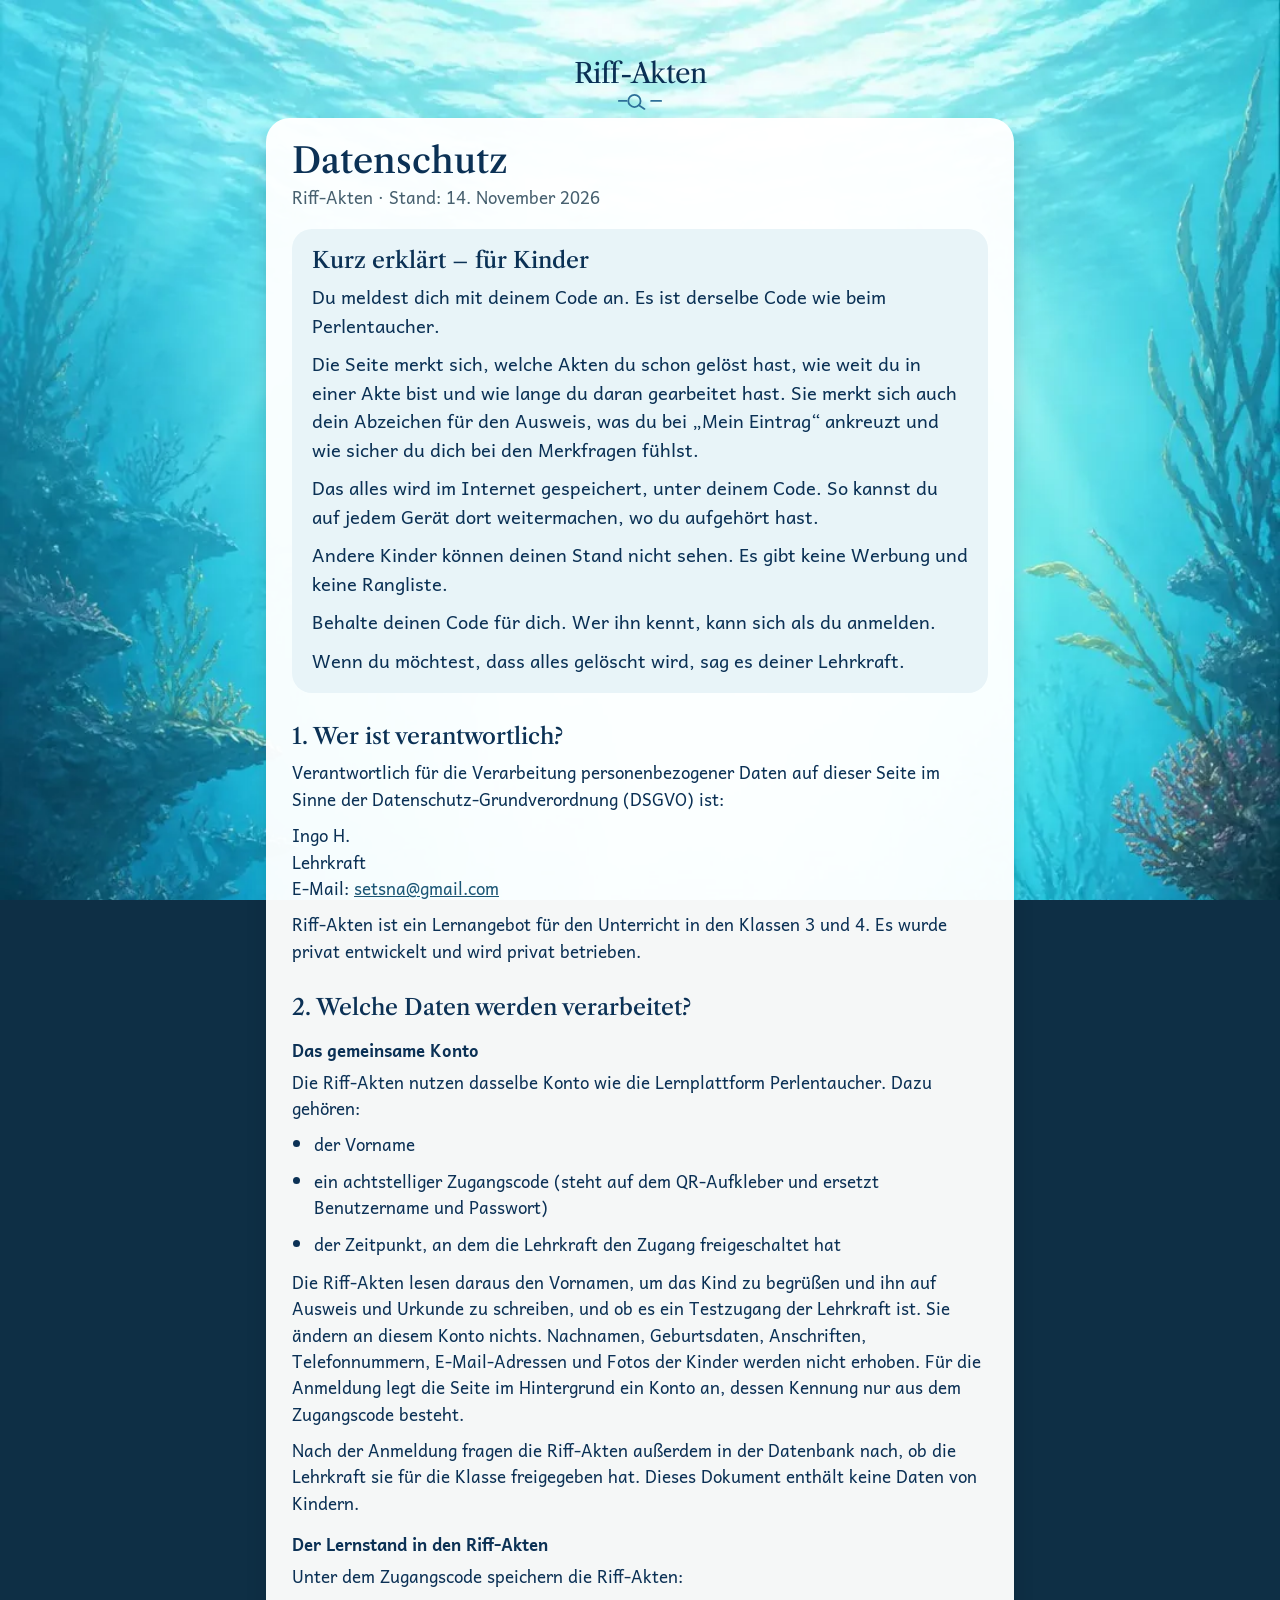
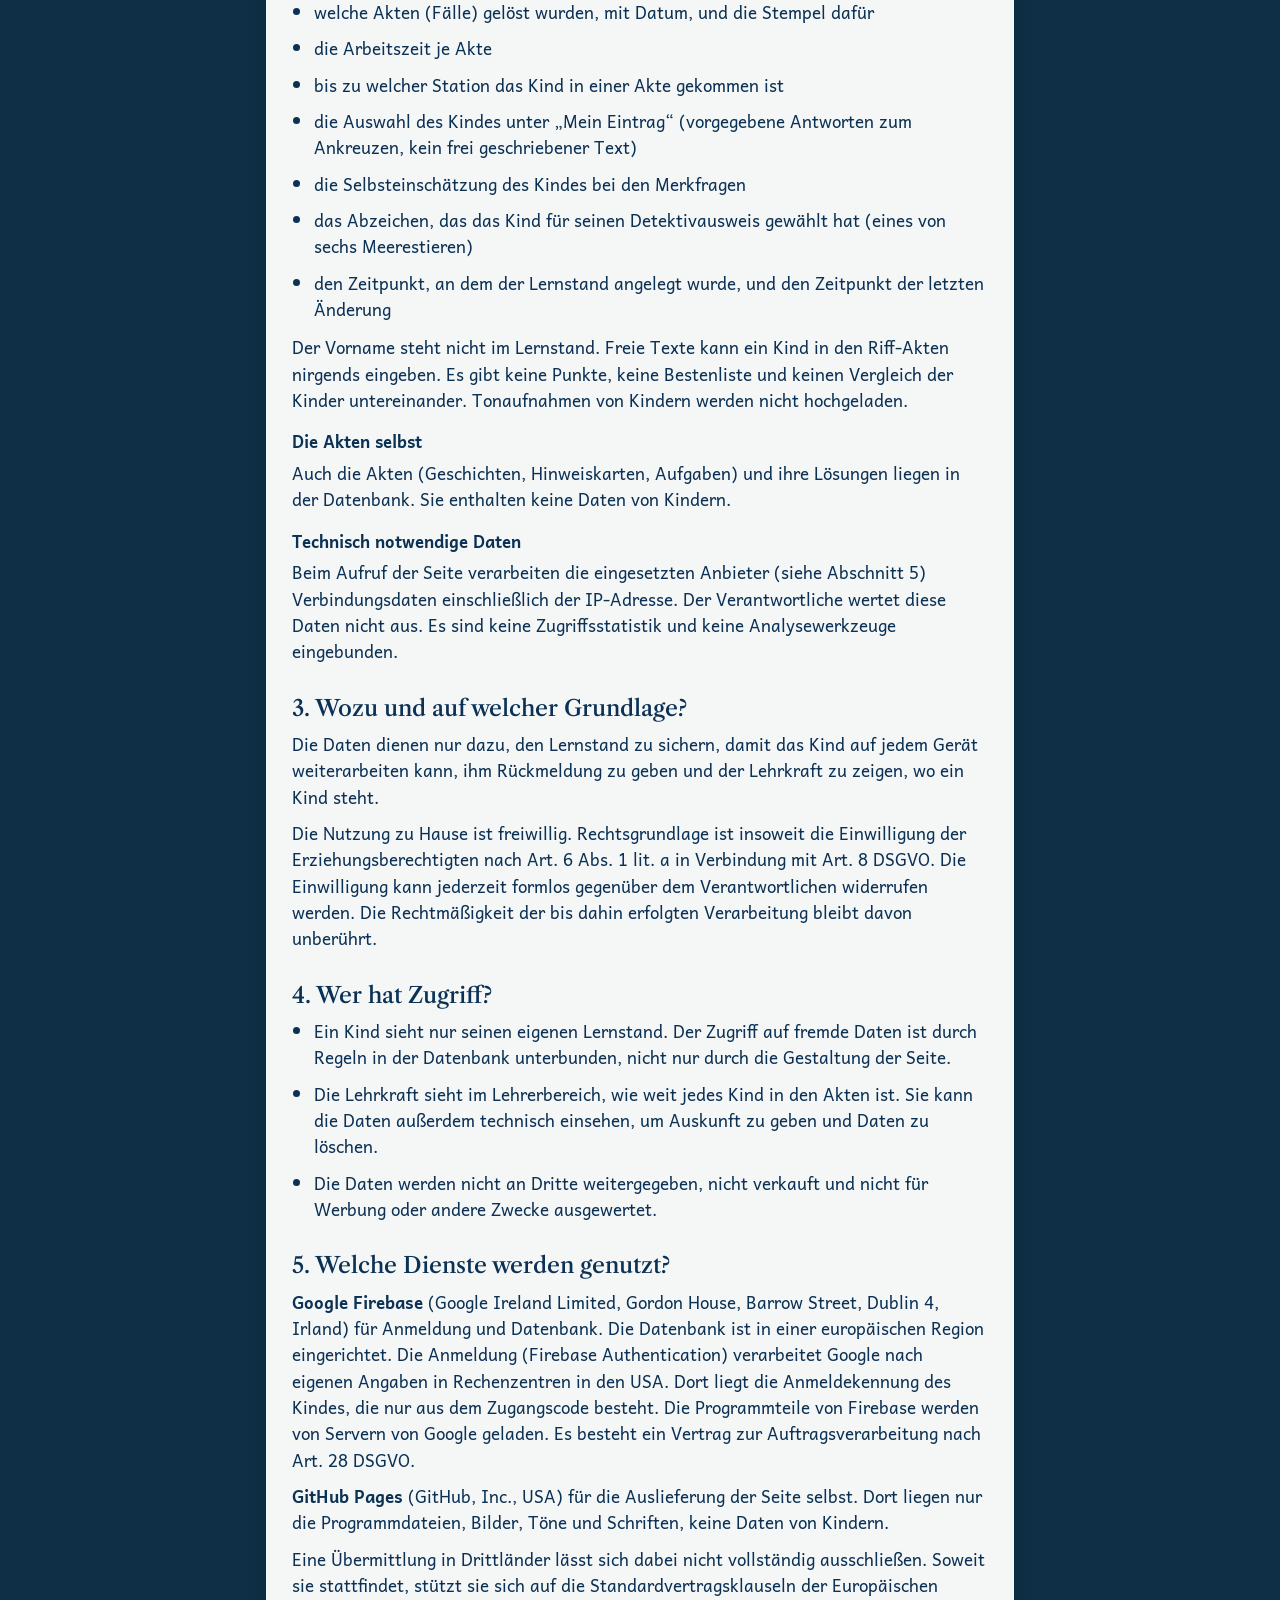
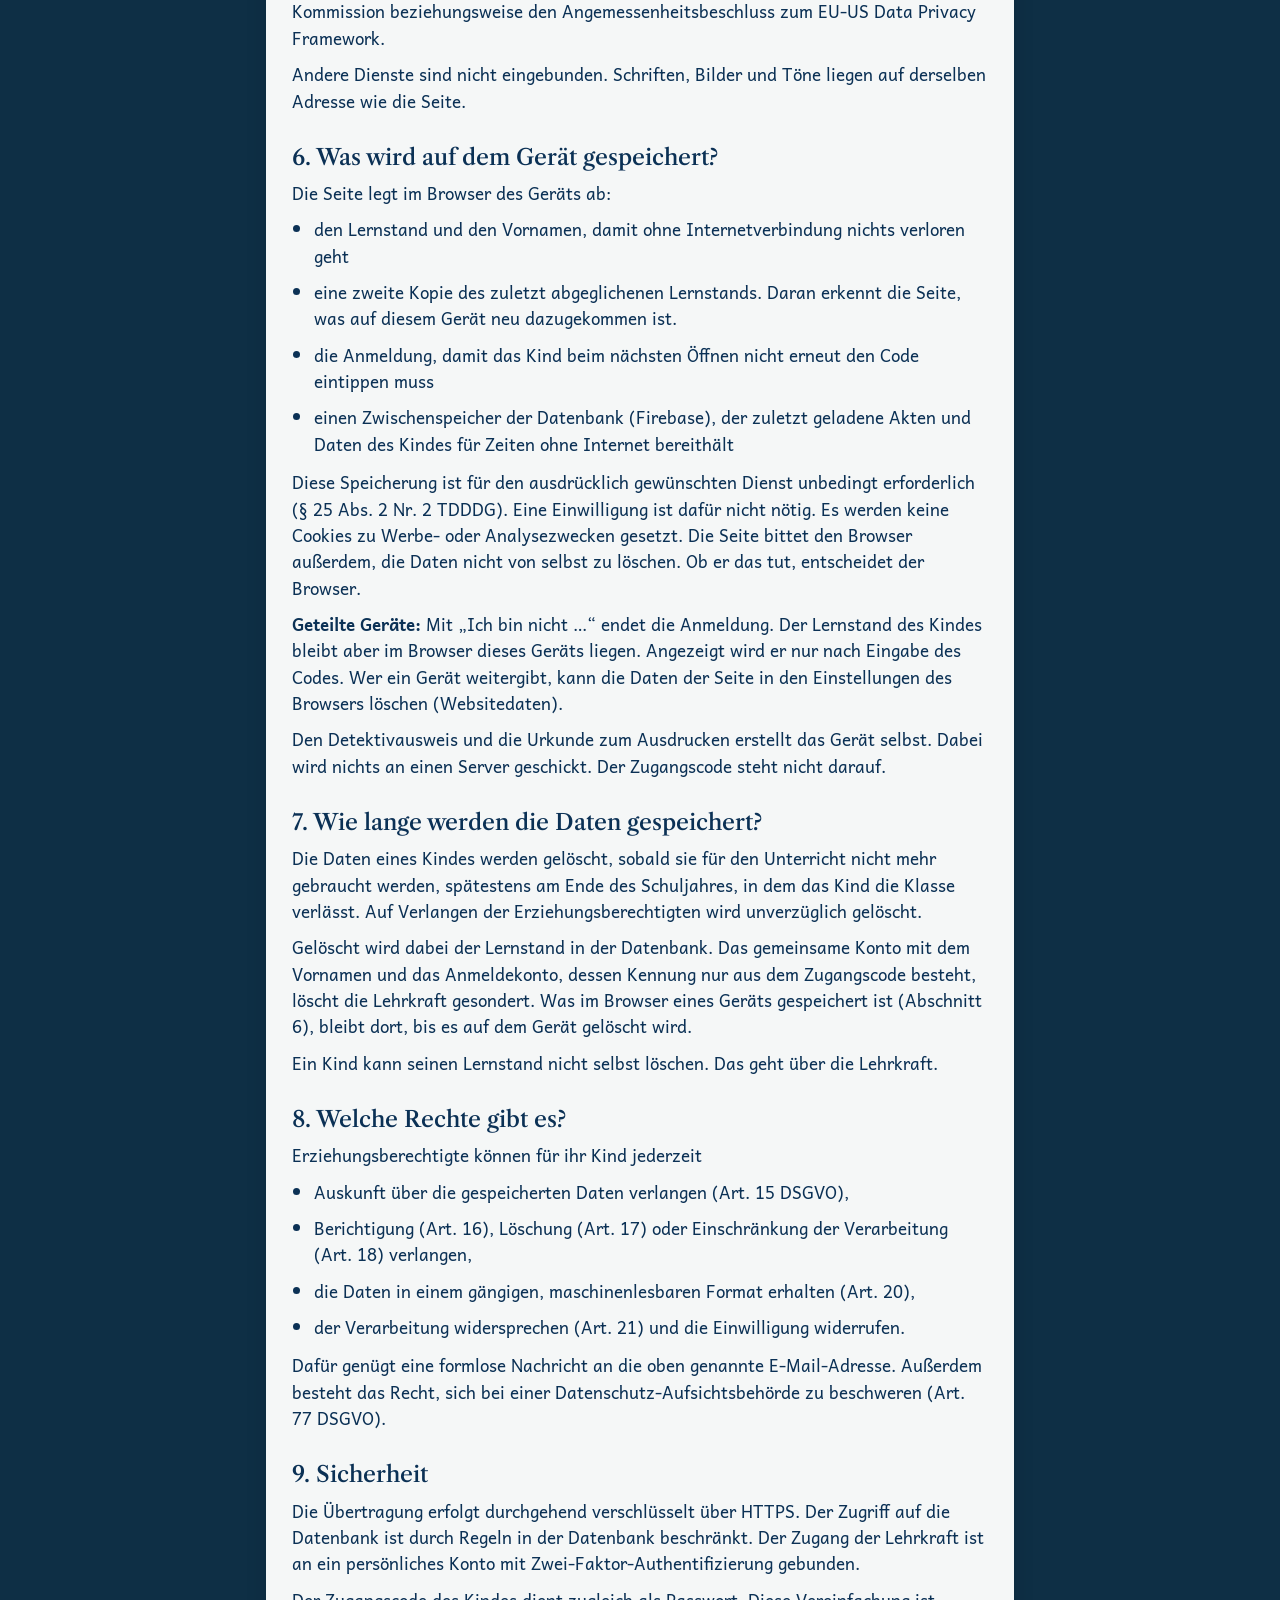
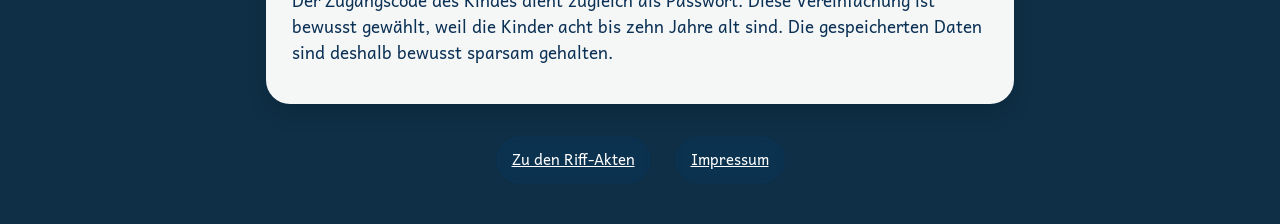
==== commit 0e06d31c: "Freigabe durch die Lehrkraft: „Bald offen“ statt Akten, wenn gesperrt (v=35) Nach der Code-Eingabe l" ====
--- a/datenschutz.html
+++ b/datenschutz.html
@@ -10,9 +10,10 @@
 <meta http-equiv="Content-Security-Policy" content="default-src 'none'; style-src 'self' 'unsafe-inline'; img-src 'self' data:; font-src 'self'; base-uri 'none'; form-action 'none'; object-src 'none'">
 <meta name="robots" content="noindex, nofollow">
 <meta name="theme-color" content="#0e2f45">
+<link rel="icon" type="image/png" href="bilder/favicon-64.png">
 <title>Datenschutz – Riff-Akten</title>
-<link rel="stylesheet" href="css/riff-akten.css?v=32">
-<link rel="stylesheet" href="css/recht.css?v=32">
+<link rel="stylesheet" href="css/riff-akten.css?v=35">
+<link rel="stylesheet" href="css/recht.css?v=35">
 </head>
 <body class="rechtsseite">
 <div class="grund" aria-hidden="true"></div>
@@ -49,7 +50,8 @@
   <li>ein achtstelliger Zugangscode (steht auf dem QR-Aufkleber und ersetzt Benutzername und Passwort)</li>
   <li>der Zeitpunkt, an dem die Lehrkraft den Zugang freigeschaltet hat</li>
 </ul>
-<p>Die Riff-Akten lesen daraus nur den Vornamen, um das Kind zu begrüßen und ihn auf Ausweis und Urkunde zu schreiben. Sie ändern an diesem Konto nichts. Nachnamen, Geburtsdaten, Anschriften, Telefonnummern, E-Mail-Adressen und Fotos der Kinder werden nicht erhoben. Für die Anmeldung legt die Seite im Hintergrund ein Konto an, dessen Kennung nur aus dem Zugangscode besteht.</p>
+<p>Die Riff-Akten lesen daraus den Vornamen, um das Kind zu begrüßen und ihn auf Ausweis und Urkunde zu schreiben, und ob es ein Testzugang der Lehrkraft ist. Sie ändern an diesem Konto nichts. Nachnamen, Geburtsdaten, Anschriften, Telefonnummern, E-Mail-Adressen und Fotos der Kinder werden nicht erhoben. Für die Anmeldung legt die Seite im Hintergrund ein Konto an, dessen Kennung nur aus dem Zugangscode besteht.</p>
+<p>Nach der Anmeldung fragen die Riff-Akten außerdem in der Datenbank nach, ob die Lehrkraft sie für die Klasse freigegeben hat. Dieses Dokument enthält keine Daten von Kindern.</p>
 <h3>Der Lernstand in den Riff-Akten</h3>
 <p>Unter dem Zugangscode speichern die Riff-Akten:</p>
 <ul>
--- a/css/riff-akten.css
+++ b/css/riff-akten.css
@@ -164,6 +164,9 @@
   background: radial-gradient(closest-side, rgba(228, 243, 245, 0.88), rgba(228, 243, 245, 0.5) 60%, transparent);
 }
 .frage:focus { outline: none; }
+/* Plattform gesperrt („Bald offen“, Lehrerbereich des Perlentauchers, 21.11.2026) */
+.zu .frage { display: flex; align-items: center; justify-content: center; gap: 0.35em; }
+.zu__schloss { flex: none; width: 0.75em; height: 0.75em; fill: none; stroke: currentColor; stroke-width: 2; stroke-linecap: round; stroke-linejoin: round; }
 .frage:focus-visible { outline: 3px solid var(--navy); outline-offset: 6px; }
 .hinweis {
   position: relative; isolation: isolate;
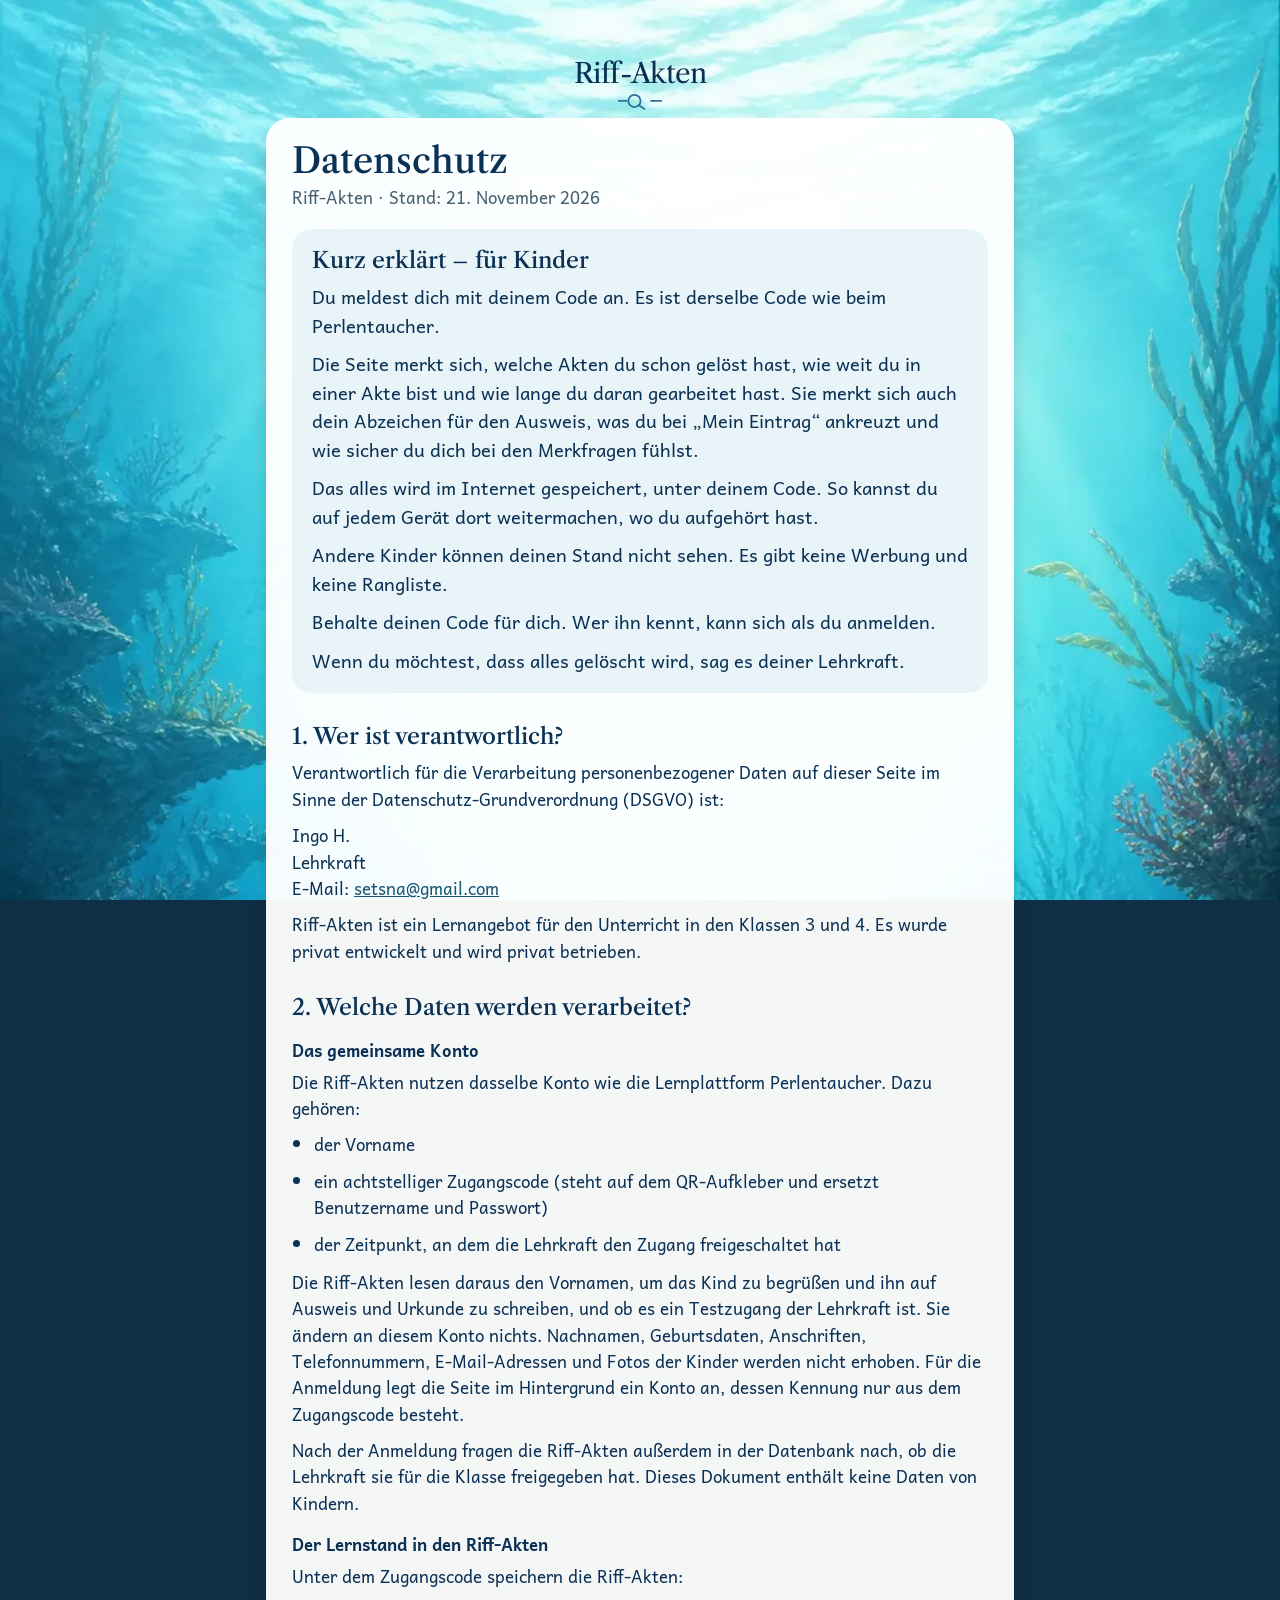
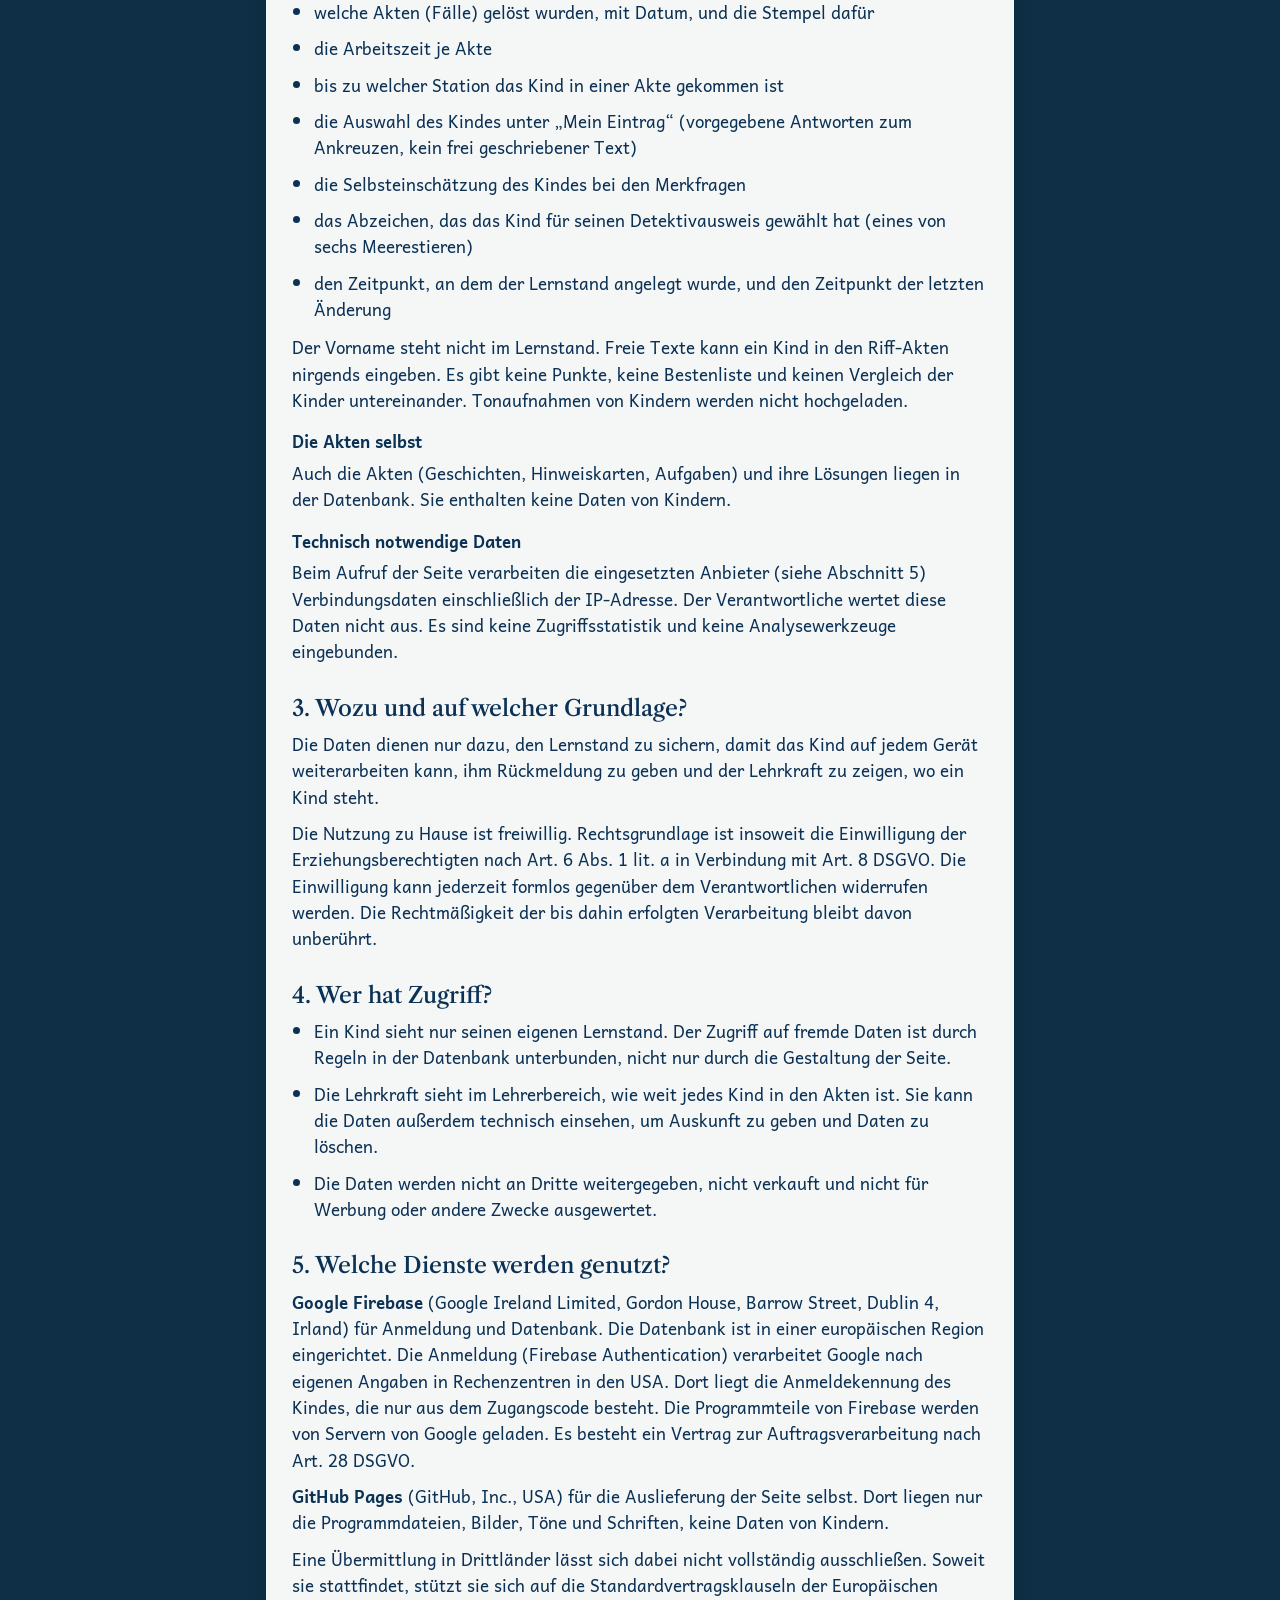
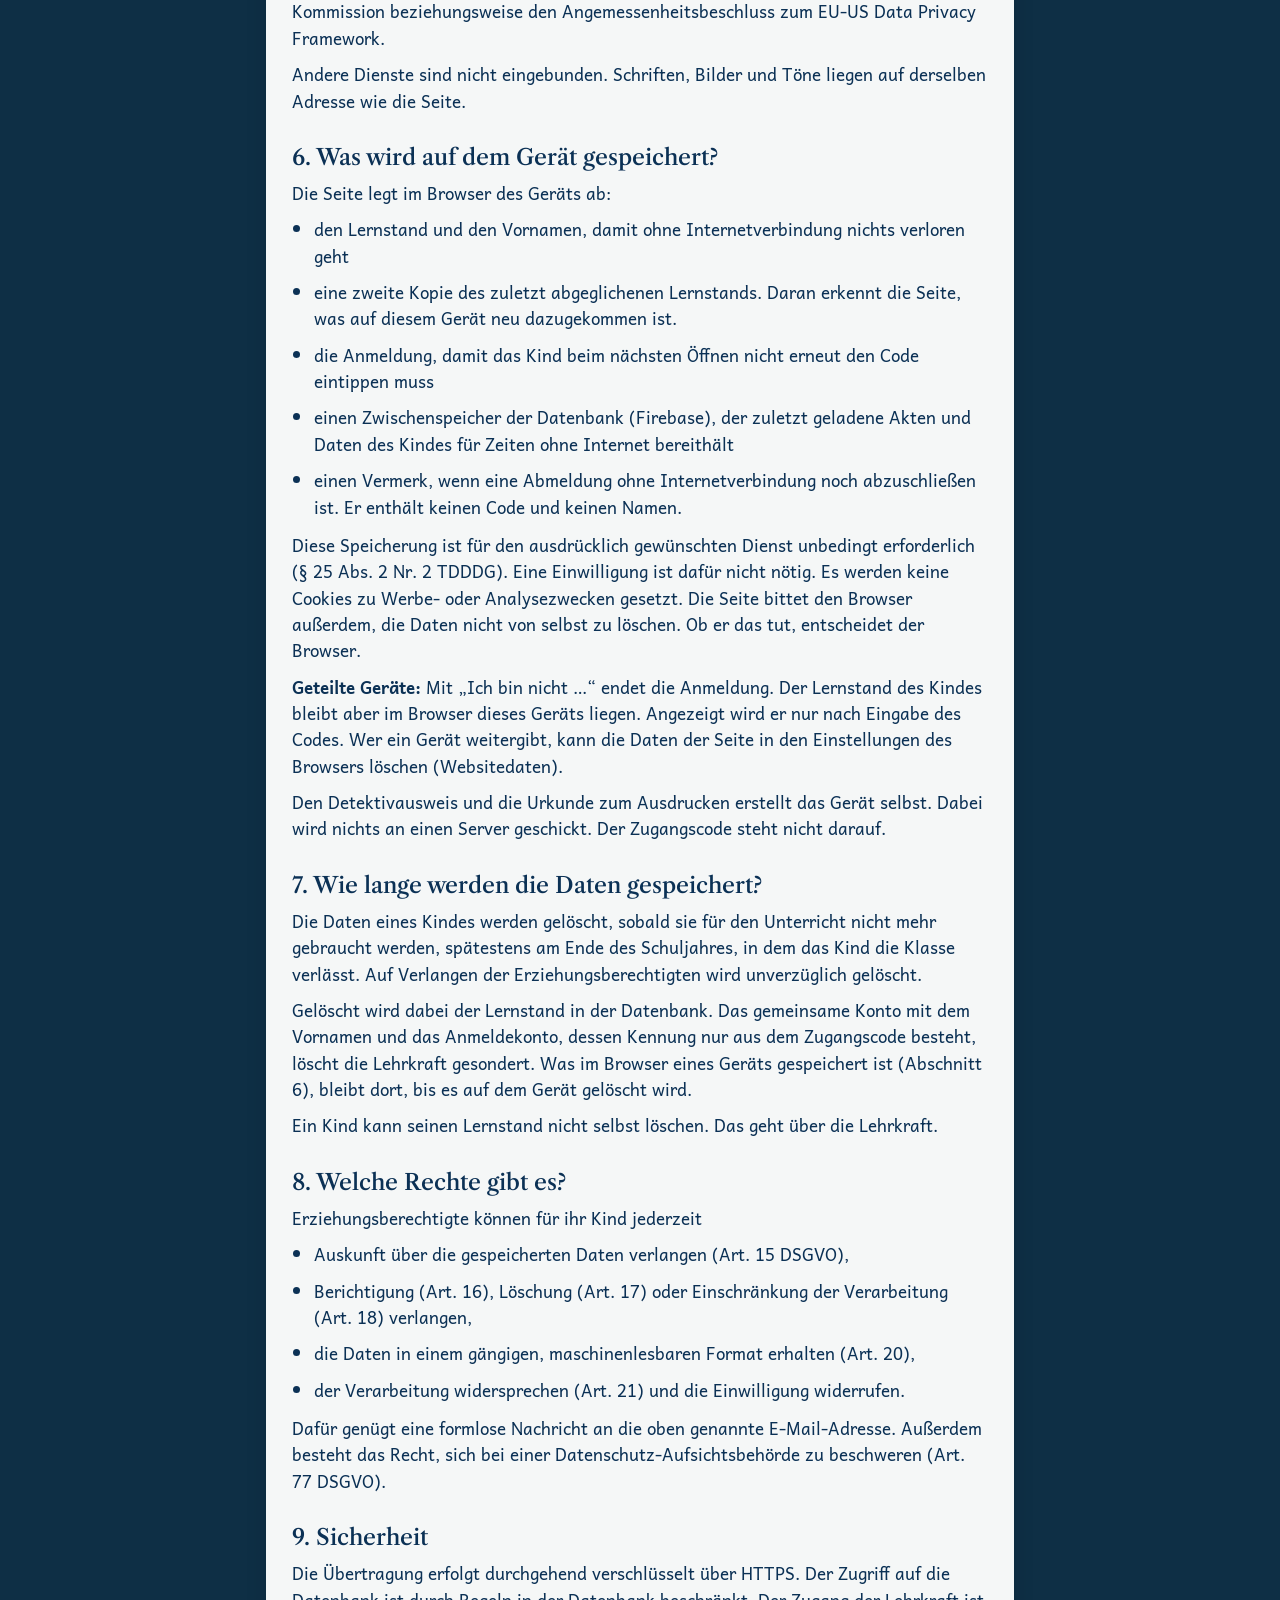
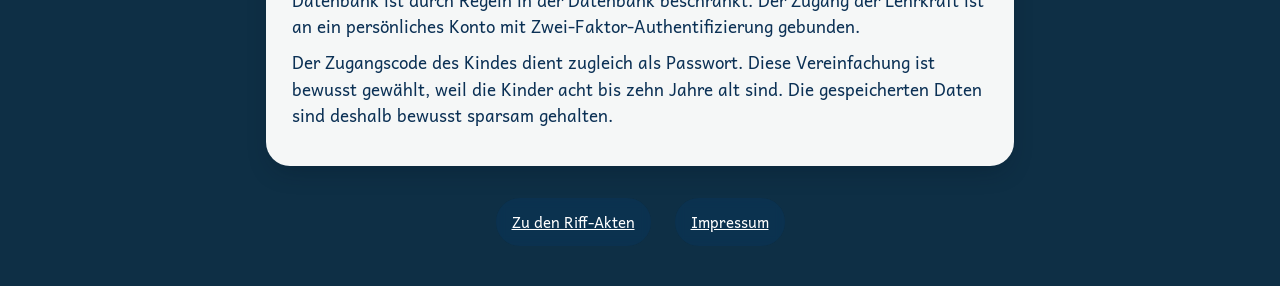
==== commit 5b73ea05: "Abmelden gilt auch, wenn Firebase nicht geladen wurde: Vermerk auf dem Gerät (v=37) Kam Firebase in " ====
--- a/datenschutz.html
+++ b/datenschutz.html
@@ -12,8 +12,8 @@
 <meta name="theme-color" content="#0e2f45">
 <link rel="icon" type="image/png" href="bilder/favicon-64.png">
 <title>Datenschutz – Riff-Akten</title>
-<link rel="stylesheet" href="css/riff-akten.css?v=35">
-<link rel="stylesheet" href="css/recht.css?v=35">
+<link rel="stylesheet" href="css/riff-akten.css?v=37">
+<link rel="stylesheet" href="css/recht.css?v=37">
 </head>
 <body class="rechtsseite">
 <div class="grund" aria-hidden="true"></div>
@@ -25,7 +25,7 @@
 <main class="recht">
 <div class="recht__karte">
 <h1>Datenschutz</h1>
-<p class="stand">Riff-Akten · Stand: 14. November 2026</p>
+<p class="stand">Riff-Akten · Stand: 21. November 2026</p>
 
 <section class="kurz" aria-labelledby="t-kurz">
   <h2 id="t-kurz">Kurz erklärt – für Kinder</h2>
@@ -93,6 +93,7 @@
   <li>eine zweite Kopie des zuletzt abgeglichenen Lernstands. Daran erkennt die Seite, was auf diesem Gerät neu dazugekommen ist.</li>
   <li>die Anmeldung, damit das Kind beim nächsten Öffnen nicht erneut den Code eintippen muss</li>
   <li>einen Zwischenspeicher der Datenbank (Firebase), der zuletzt geladene Akten und Daten des Kindes für Zeiten ohne Internet bereithält</li>
+  <li>einen Vermerk, wenn eine Abmeldung ohne Internetverbindung noch abzuschließen ist. Er enthält keinen Code und keinen Namen.</li>
 </ul>
 <p>Diese Speicherung ist für den ausdrücklich gewünschten Dienst unbedingt erforderlich (§ 25 Abs. 2 Nr. 2 TDDDG). Eine Einwilligung ist dafür nicht nötig. Es werden keine Cookies zu Werbe- oder Analysezwecken gesetzt. Die Seite bittet den Browser außerdem, die Daten nicht von selbst zu löschen. Ob er das tut, entscheidet der Browser.</p>
 <p><b>Geteilte Geräte:</b> Mit „Ich bin nicht …“ endet die Anmeldung. Der Lernstand des Kindes bleibt aber im Browser dieses Geräts liegen. Angezeigt wird er nur nach Eingabe des Codes. Wer ein Gerät weitergibt, kann die Daten der Seite in den Einstellungen des Browsers löschen (Websitedaten).</p>
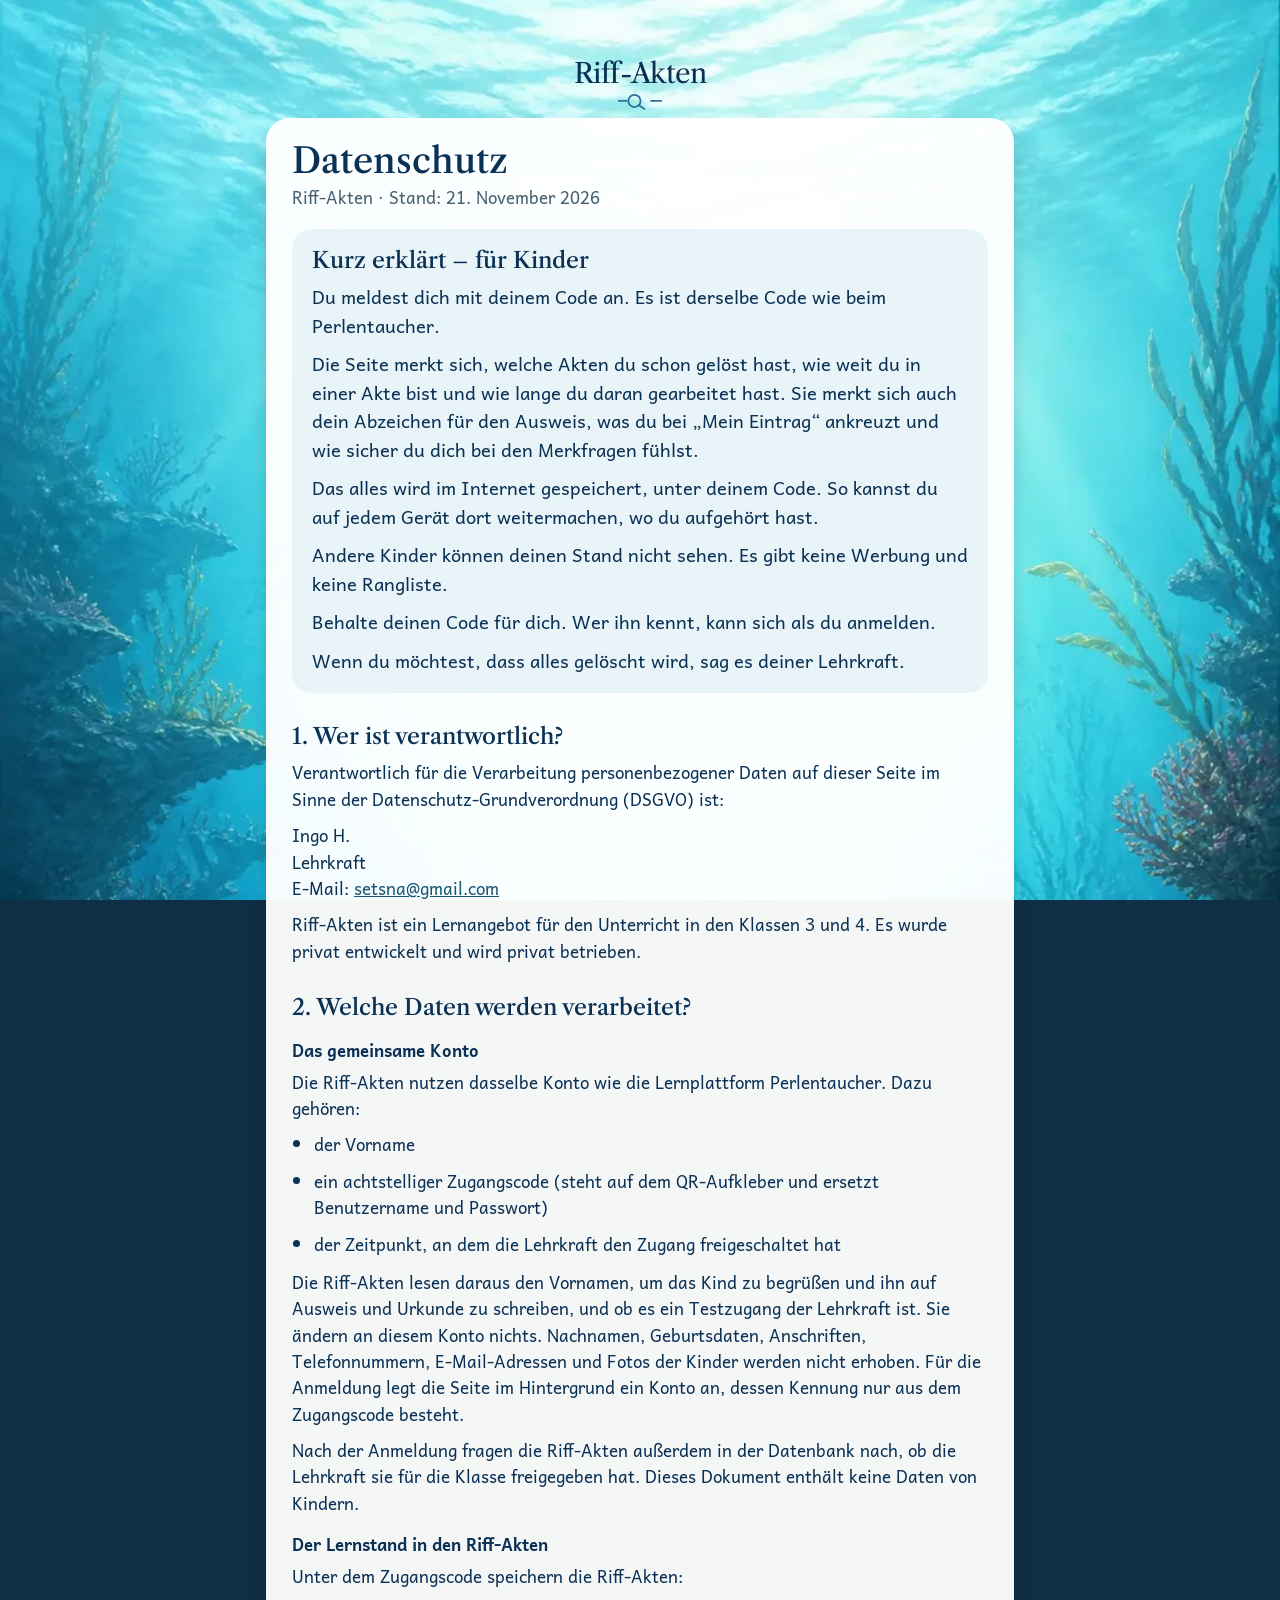
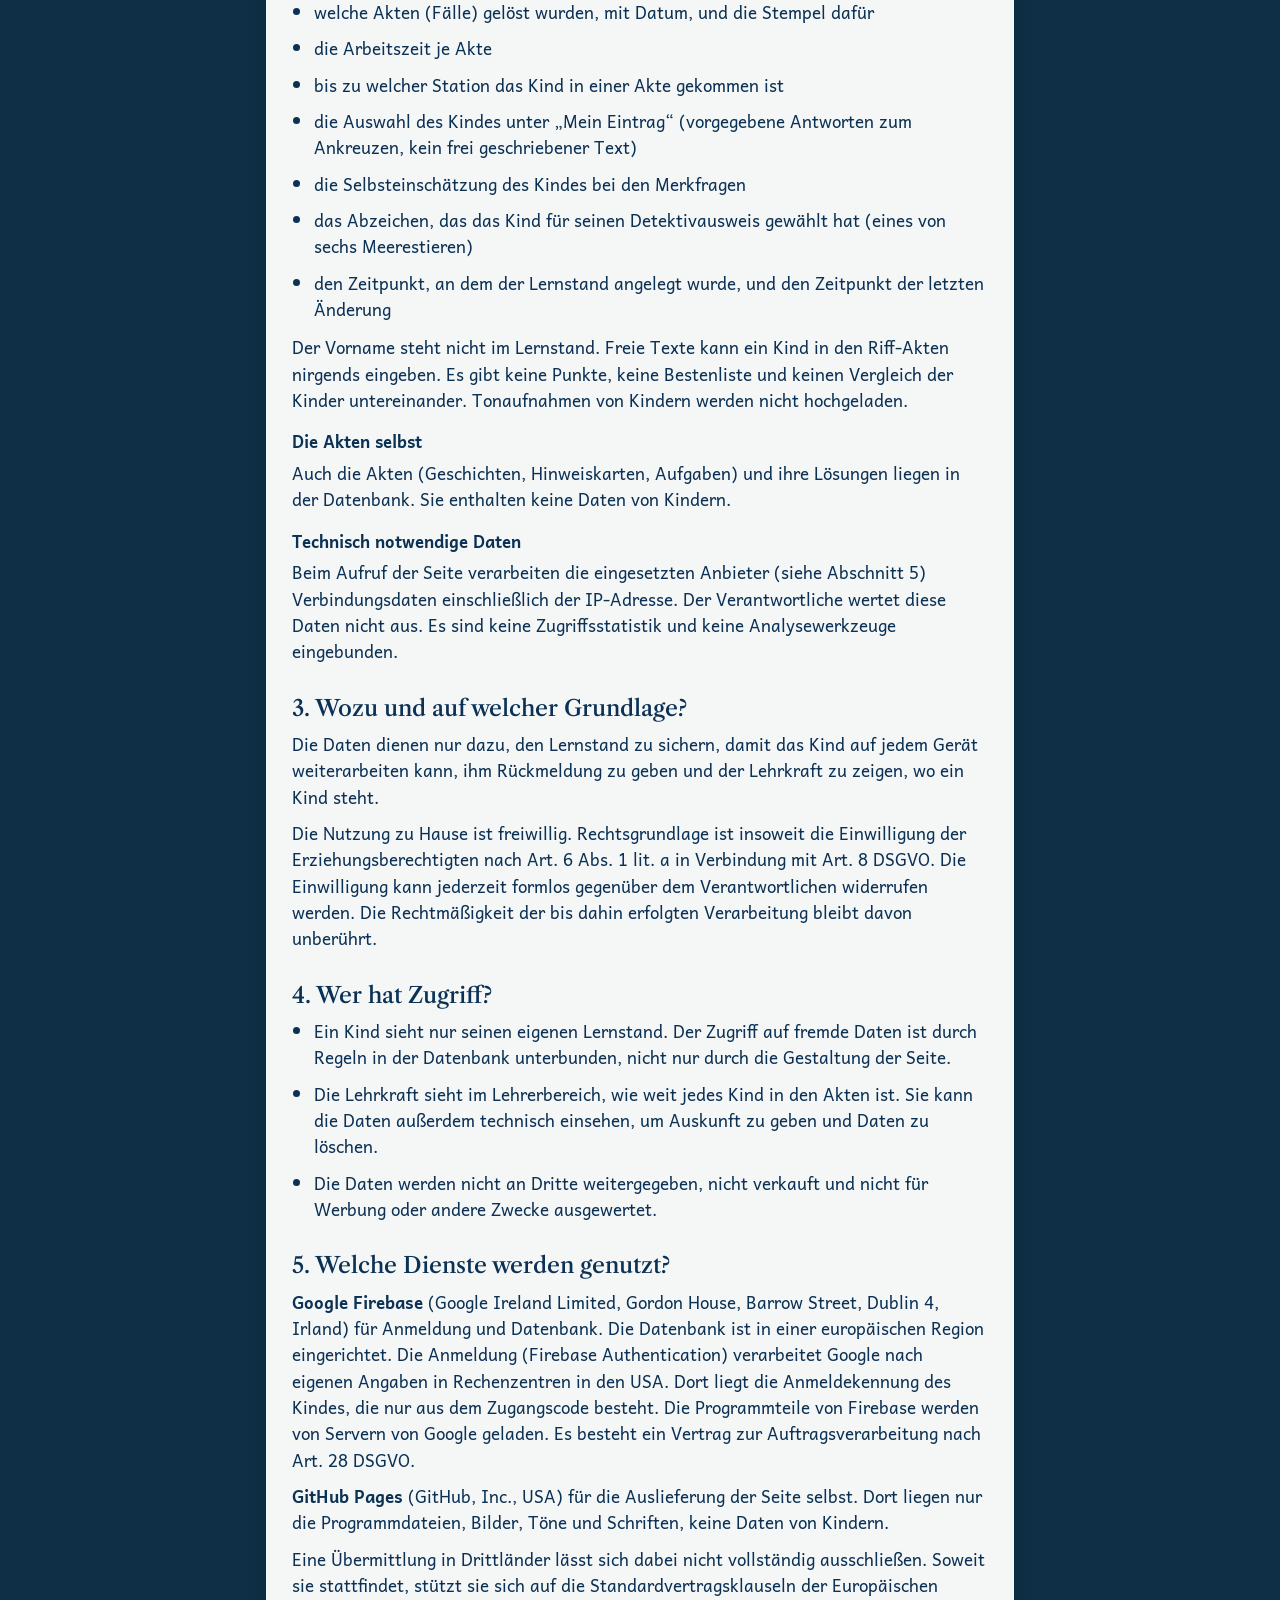
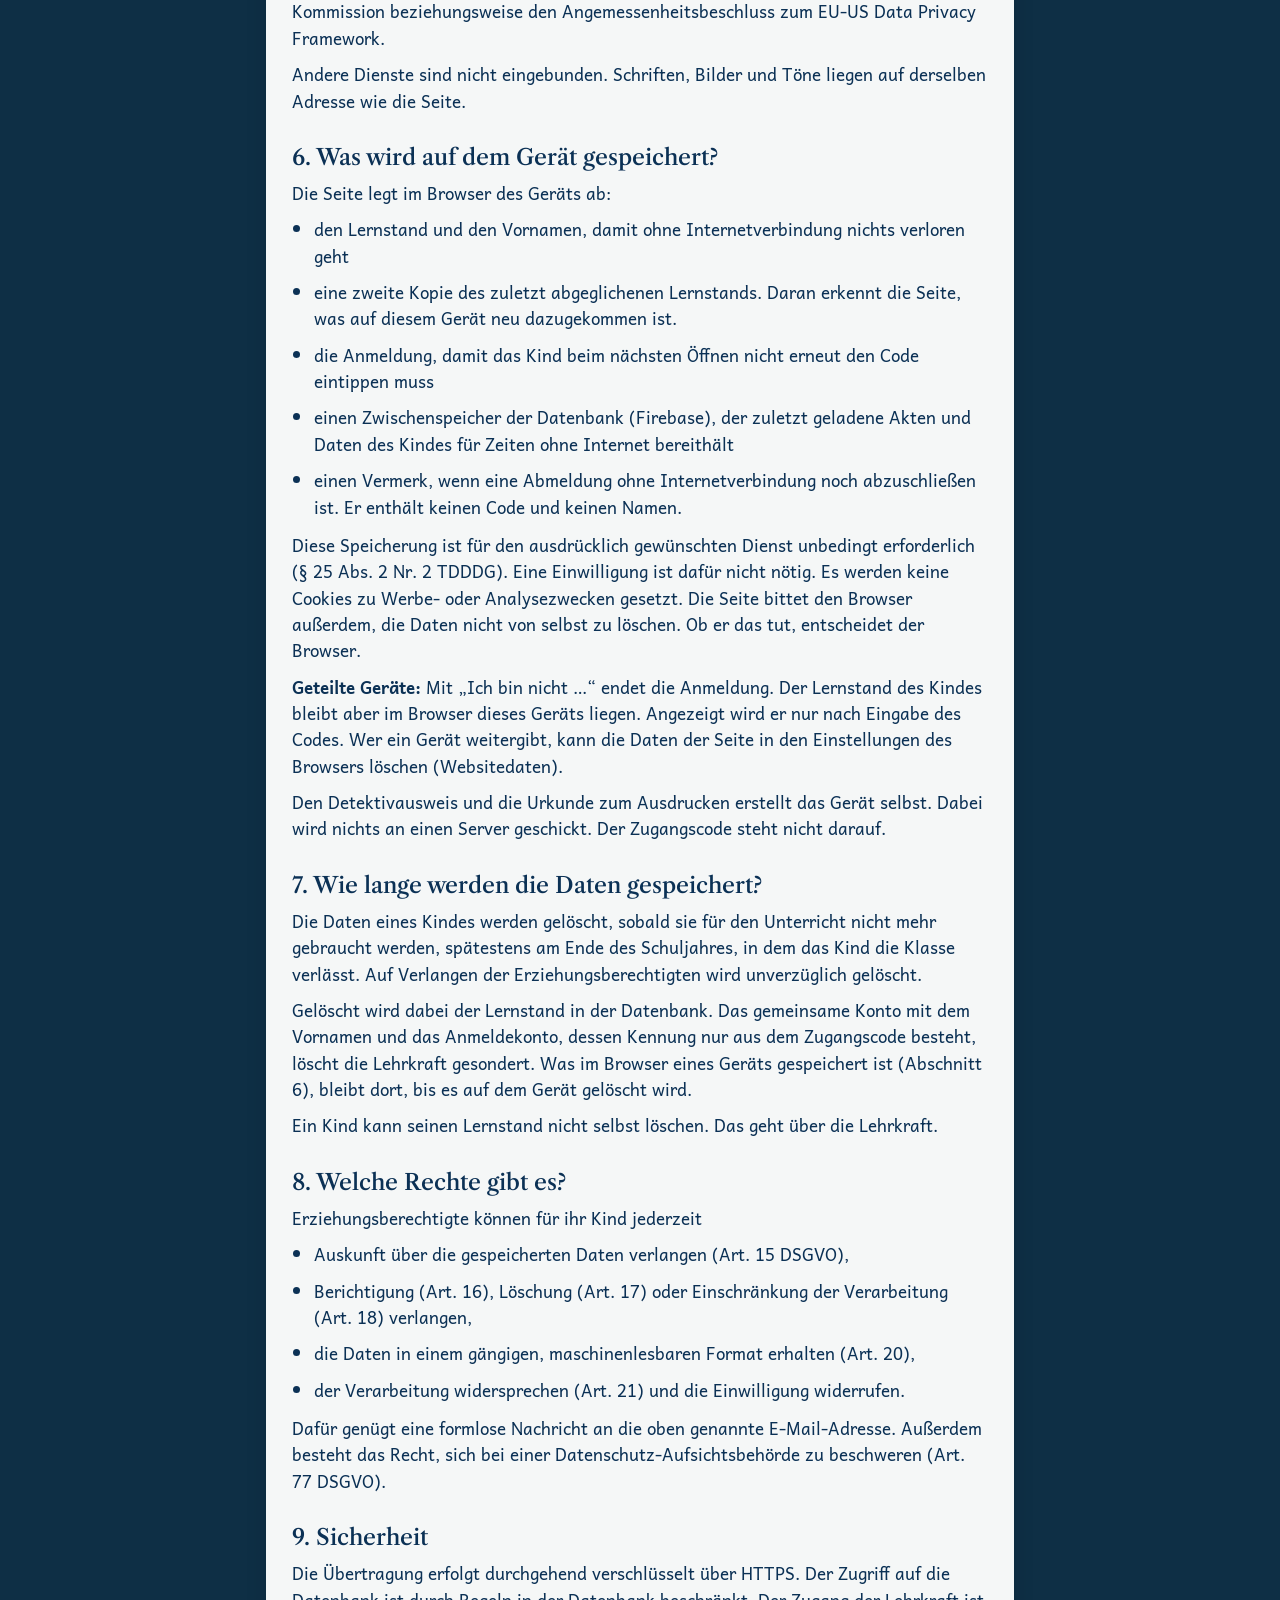
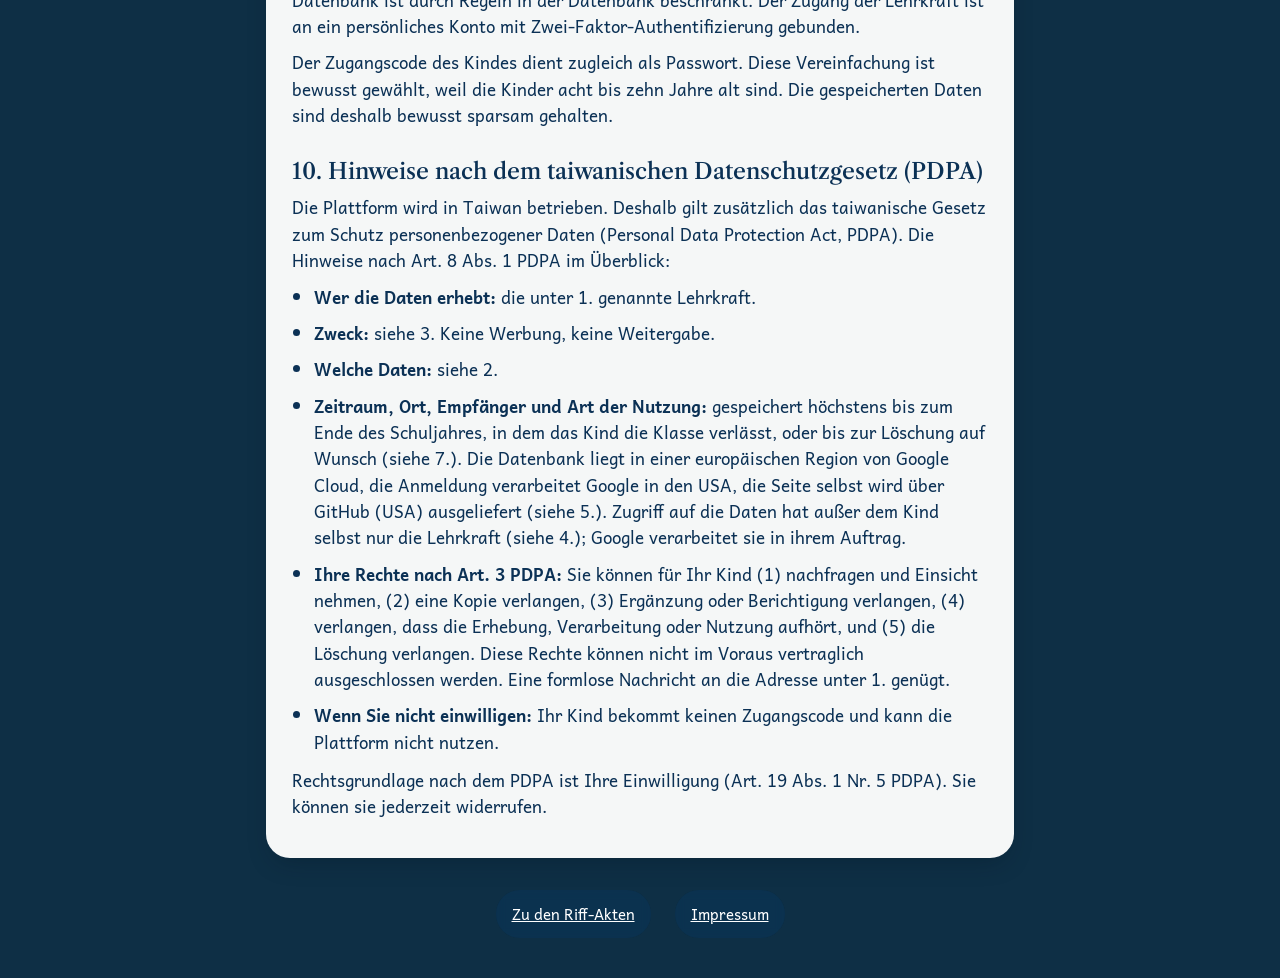
==== commit d605825c: "Datenschutz: Hinweise nach dem taiwanischen Datenschutzgesetz (PDPA Art. 8, Rechte nach Art. 3) Co-A" ====
--- a/datenschutz.html
+++ b/datenschutz.html
@@ -117,6 +117,34 @@
 <h2 id="t-9">9. Sicherheit</h2>
 <p>Die Übertragung erfolgt durchgehend verschlüsselt über HTTPS. Der Zugriff auf die Datenbank ist durch Regeln in der Datenbank beschränkt. Der Zugang der Lehrkraft ist an ein persönliches Konto mit Zwei-Faktor-Authentifizierung gebunden.</p>
 <p>Der Zugangscode des Kindes dient zugleich als Passwort. Diese Vereinfachung ist bewusst gewählt, weil die Kinder acht bis zehn Jahre alt sind. Die gespeicherten Daten sind deshalb bewusst sparsam gehalten.</p>
+
+<h2>10. Hinweise nach dem taiwanischen Datenschutzgesetz (PDPA)</h2>
+<p>Die Plattform wird in Taiwan betrieben. Deshalb gilt zusätzlich das
+  taiwanische Gesetz zum Schutz personenbezogener Daten (Personal Data
+  Protection Act, PDPA). Die Hinweise nach Art. 8 Abs. 1 PDPA im Überblick:</p>
+<ul>
+  <li><b>Wer die Daten erhebt:</b> die unter 1. genannte Lehrkraft.</li>
+  <li><b>Zweck:</b> siehe 3. Keine Werbung, keine Weitergabe.</li>
+  <li><b>Welche Daten:</b> siehe 2.</li>
+  <li><b>Zeitraum, Ort, Empfänger und Art der Nutzung:</b> gespeichert
+    höchstens bis zum Ende des Schuljahres, in dem das Kind die Klasse
+    verlässt, oder bis zur Löschung auf Wunsch (siehe 7.). Die Datenbank
+    liegt in einer europäischen Region von Google Cloud, die Anmeldung
+    verarbeitet Google in den USA, die Seite selbst wird über GitHub (USA)
+    ausgeliefert (siehe 5.). Zugriff auf die Daten hat außer dem Kind
+    selbst nur die Lehrkraft (siehe 4.); Google verarbeitet sie in ihrem Auftrag.</li>
+  <li><b>Ihre Rechte nach Art. 3 PDPA:</b> Sie können für Ihr Kind
+    (1) nachfragen und Einsicht nehmen, (2) eine Kopie verlangen,
+    (3) Ergänzung oder Berichtigung verlangen, (4) verlangen, dass die
+    Erhebung, Verarbeitung oder Nutzung aufhört, und (5) die Löschung
+    verlangen. Diese Rechte können nicht im Voraus vertraglich
+    ausgeschlossen werden. Eine formlose Nachricht an die Adresse unter 1.
+    genügt.</li>
+  <li><b>Wenn Sie nicht einwilligen:</b> Ihr Kind bekommt keinen
+    Zugangscode und kann die Plattform nicht nutzen.</li>
+</ul>
+<p>Rechtsgrundlage nach dem PDPA ist Ihre Einwilligung (Art. 19 Abs. 1
+  Nr. 5 PDPA). Sie können sie jederzeit widerrufen.</p>
 </div>
 </main>
 <footer class="fuss">
